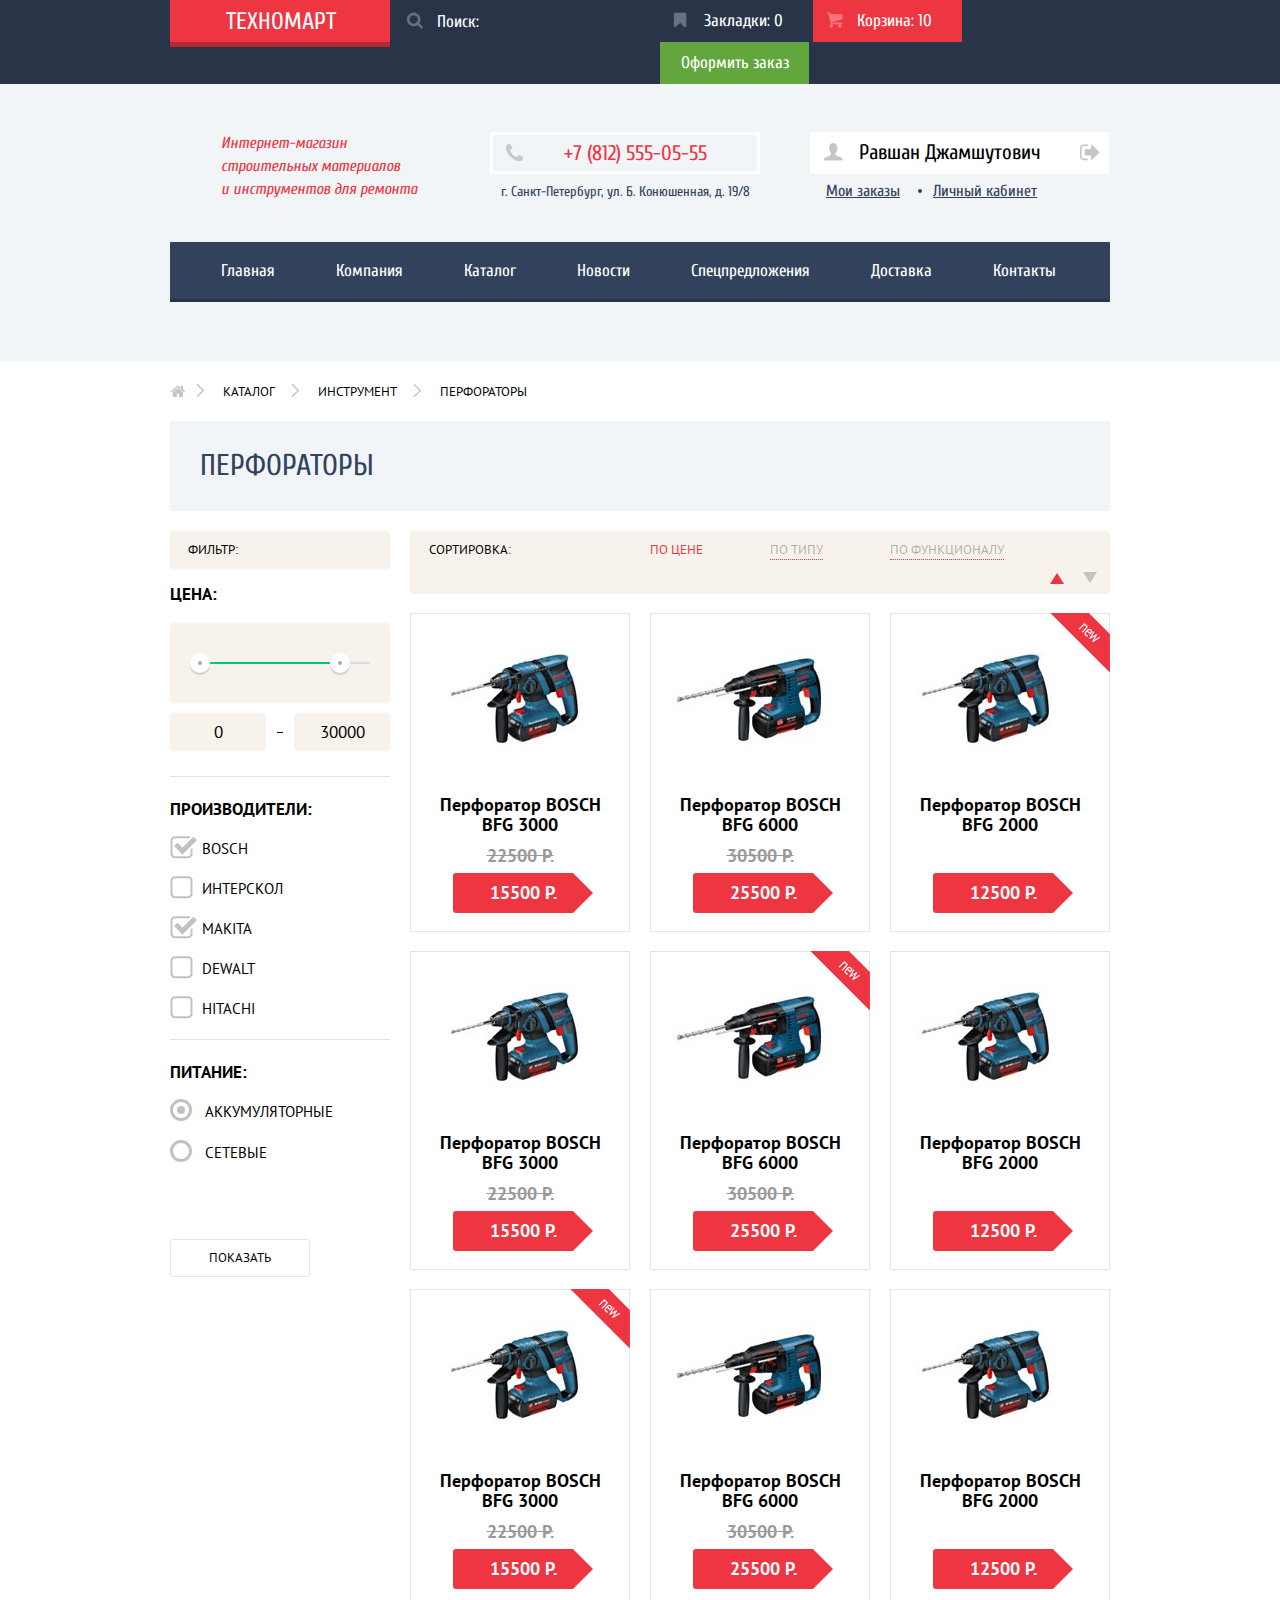
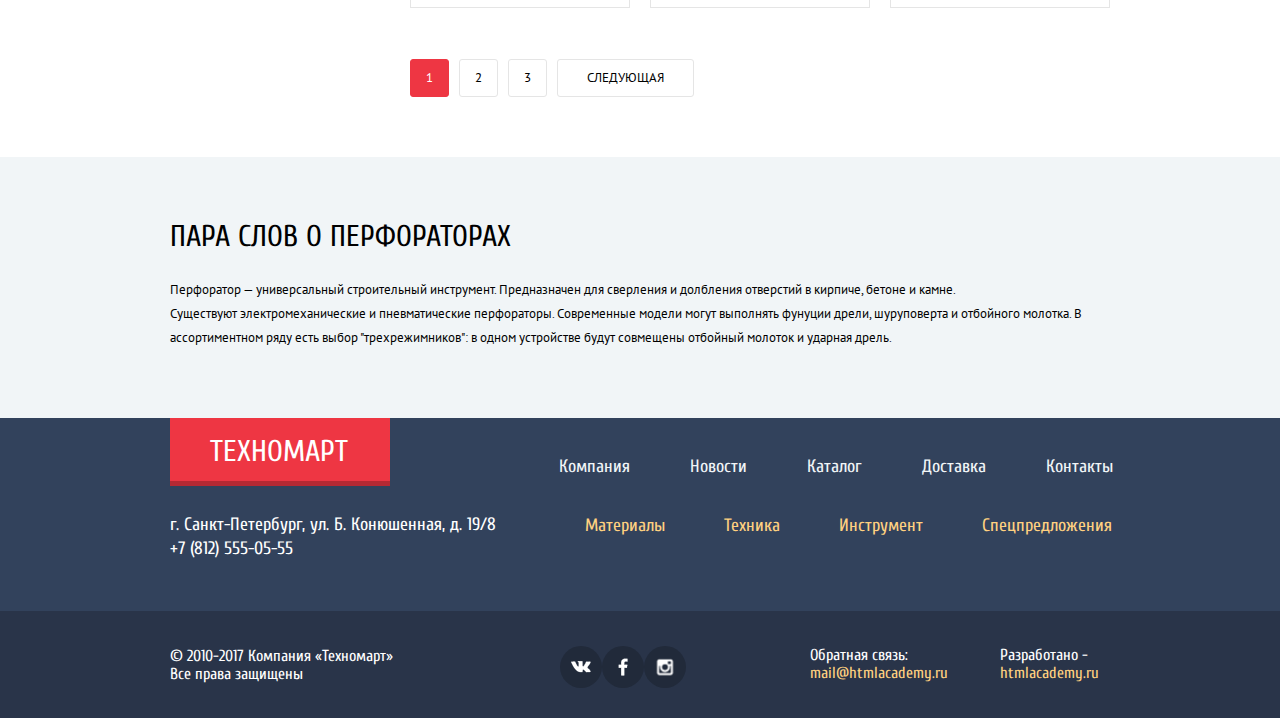
==== catalog.html @ 798ee1fe "Внесла правки в разметку" ====
<!DOCTYPE html>
<html lang="ru">

  <head>
    <meta charset="utf-8">
    <title>HTML Academy: Техномарт</title>
    <link href="https://fonts.googleapis.com/css?family=Cuprum:400,400i,700,700i|PT+Sans:400,400i,700,700i&amp;subset=cyrillic,cyrillic-ext" rel="stylesheet" type="text/css">
    <link rel="stylesheet" href="css/normalize.css">
    <link rel="stylesheet" href="css/style.css">
  </head>

  <body>

    <header class="main-header">
      <div class="main-menu">
        <div class="container clearfix">
          <div class="header-logo">
            <a class="logo-name" href="index.html">ТЕХНОМАРТ</a>
          </div>
          <div class="block-search">
            <form class="search" action="https://echo.htmlacademy.ru" method="get">
              <input type="search" name="search" placeholder="Поиск:">
            </form>
          </div>
          <div class="top-menu">
            <a class="top-menu-btn top-menu-btn-bookmark" href="#">Закладки: 0</a>
            <a class="top-menu-btn top-menu-btn-basket top-menu-btn-basket-active" href="#">Корзина: 10</a>
            <a class="top-menu-btn top-menu-btn-order" href="productinbasket.html">Оформить заказ</a>
          </div>
        </div>
      </div>
      <div class="shop-info container clearfix">
        <div class="about-shop">
          <p>Интернет-магазин строительных материалов &nbsp; и инструментов для ремонта</p>
        </div>
        <div class="shop-contacts">
          <span class="shop-contacts-phone">+7 (812) 555-05-55</span>
          <span class="shop-contacts-adress">г. Санкт-Петербург, ул. Б. Конюшенная, д. 19/8</span>
        </div>
        <div class="user-block">
          <div class="user-name">
            <a class="user-profile user-profile-btn" href="#">Равшан Джамшутович</a>
            <a class="user-exit user-exit-btn" href="#">Выйти</a>
          </div>
          <a class="user-btn user-btn-dot" href="#">Мои заказы</a>
          <a class="user-btn" href="#">Личный кабинет</a>
        </div>
      </div>
      <nav class="main-navigation container">
        <ul class="navigation">
          <li>
            <a href="index.html">Главная</a>
          </li>
          <li>
            <a href="#">Компания</a>
          </li>
          <li>
            <a href="#">Каталог</a>
          </li>
          <li>
            <a href="#">Новости</a>
          </li>
          <li>
            <a href="#">Спецпредложения</a>
          </li>
          <li>
            <a href="#">Доставка</a>
          </li>
          <li>
            <a href="#">Контакты</a>
          </li>
        </ul>
      </nav>
    </header>

    <main class="main-catalog">
      <div class="container">
        <div class="breadcrumbs">
          <a class="breadcrumbs-btn breadcrumbs-btn-home" href="index.html"></a>
          <a class="breadcrumbs-btn" href="#">Каталог</a>
          <a class="breadcrumbs-btn" href="#">Инструмент</a>
          <a class="breadcrumbs-btn">Перфораторы</a>
        </div>
        <h1 class="category-title">Перфораторы</h1>
        <div class="catalog clearfix">
          <aside class="filter">
            <span class="filter-title">Фильтр:</span>
            <form action="https://echo.htmlacademy.ru" method="get">
              <fieldset class="range-filter">
                <legend>Цена:</legend>
                <div class="range-controls">
                  <div class="scale">
                    <div class="bar"></div>
                  </div>
                  <div class="toggle toggle-min"></div>
                  <div class="toggle toggle-max"></div>
                </div>
                <div class="price-controls">
                  <label class="min-price">
                    <input type="text" name="min-price" value="0">
                  </label>
                  <label class="max-price">
                    <input type="text" name="max-price" value="30000">
                  </label>
                </div>
              </fieldset>
              <fieldset class="brand-filter">
                <legend>Производители:</legend>
                <input id="bosch" type="checkbox" name="bosch" checked>
                <label for="bosch">Bosch</label>
                <input id="interskol" type="checkbox" name="interskol">
                <label for="interskol">Интерскол</label>
                <input id="makita" type="checkbox" name="makita" checked>
                <label for="makita">Makita</label>
                <input id="dewalt" type="checkbox" name="dewalt">
                <label for="dewalt">Dewalt</label>
                <input id="hitachi" type="checkbox" name="hitachi">
                <label for="hitachi">Hitachi</label>
              </fieldset>
              <fieldset class="power-filter">
                <legend>Питание:</legend>
                <input id="battery" type="radio" name="groups" value="battery" checked>
                <label for="battery" class="power-filter-radio">Аккумуляторные</label>
                <input id="grid" type="radio" name="groups" value="grid">
                <label for="grid" class="power-filter-radio">Сетевые</label>
              </fieldset>
              <button class="filter-btn" type="submit">Показать</button>
            </form>
          </aside>
          <div class="catalog-content">
            <div class="sorting-block clearfix">
              <span class="sorting-block-title">Сортировка:</span>
              <a class="sorting-btn sorting-btn-active" href="#">По цене</a>
              <a class="sorting-btn" href="#">По типу</a>
              <a class="sorting-btn" href="#">По функционалу</a>
              <div class="sorter-controls">
                <a class="sorter-up sorter-up-active">По возростанию</a>
                <a class="sorter-down">По убыванию</a>
              </div>
            </div>
            <section class="catalog-items">
              <article class="item catalog-item">
                <div class="actions">
                  <a class="btn-buy btn-buy-basket" href="#">Купить</a>
                  <a class="btn-bookmark" href="#">В закладки</a>
                </div>
                <div class="item-picture">
                  <img src="img/bosch-3000.jpg" width="218" height="168" alt="Перфоратор BOSCH BFG 3000">
                </div>
                <a class="item-title" href="#">Перфоратор BOSCH BFG 3000</a>
                <div class="old-price">22500 р.</div>
                <div class="price">15500 р.</div>
              </article>
              <article class="item catalog-item">
                <div class="actions">
                  <a class="btn-buy btn-buy-basket" href="#">Купить</a>
                  <a class="btn-bookmark" href="#">В закладки</a>
                </div>
                <div class="item-picture">
                  <img src="img/bosch-6000.jpg" width="218" height="168" alt="Перфоратор BOSCH BFG 6000">
                </div>
                <a class="item-title" href="#">Перфоратор BOSCH BFG 6000</a>
                <div class="old-price">30500 р.</div>
                <div class="price">25500 р.</div>
              </article>
              <article class="item catalog-item">
                <div class="flag flag-new">новинка</div>
                <div class="actions">
                  <a class="btn-buy btn-buy-basket" href="#">Купить</a>
                  <a class="btn-bookmark" href="#">В закладки</a>
                </div>
                <div class="item-picture">
                  <img src="img/bosch-2000.jpg" width="218" height="168" alt="Перфоратор BOSCH BFG 2000">
                </div>
                <a class="item-title" href="#">Перфоратор BOSCH BFG 2000</a>
                <div class="old-price"></div>
                <div class="price">12500 р.</div>
              </article>
              <article class="item catalog-item">
                <div class="actions">
                  <a class="btn-buy btn-buy-basket" href="#">Купить</a>
                  <a class="btn-bookmark" href="#">В закладки</a>
                </div>
                <div class="item-picture">
                  <img src="img/bosch-3000.jpg" width="218" height="168" alt="Перфоратор BOSCH BFG 3000">
                </div>
                <a class="item-title" href="#">Перфоратор BOSCH BFG 3000</a>
                <div class="old-price">22500 р.</div>
                <div class="price">15500 р.</div>
              </article>
              <article class="item catalog-item">
                <div class="flag flag-new">новинка</div>
                <div class="actions">
                  <a class="btn-buy btn-buy-basket" href="#">Купить</a>
                  <a class="btn-bookmark" href="#">В закладки</a>
                </div>
                <div class="item-picture">
                  <img src="img/bosch-6000.jpg" width="218" height="168" alt="Перфоратор BOSCH BFG 6000">
                </div>
                <a class="item-title" href="#">Перфоратор BOSCH BFG 6000</a>
                <div class="old-price">30500 р.</div>
                <div class="price">25500 р.</div>
              </article>
              <article class="item catalog-item">
                <div class="actions">
                  <a class="btn-buy btn-buy-basket" href="#">Купить</a>
                  <a class="btn-bookmark" href="#">В закладки</a>
                </div>
                <div class="item-picture">
                  <img src="img/bosch-2000.jpg" width="218" height="168" alt="Перфоратор BOSCH BFG 2000">
                </div>
                <a class="item-title" href="#">Перфоратор BOSCH BFG 2000</a>
                <div class="old-price"></div>
                <div class="price">12500 р.</div>
              </article>
              <article class="item catalog-item">
                <div class="flag flag-new">новинка</div>
                <div class="actions">
                  <a class="btn-buy btn-buy-basket" href="#">Купить</a>
                  <a class="btn-bookmark" href="#">В закладки</a>
                </div>
                <div class="item-picture">
                  <img src="img/bosch-3000.jpg" width="218" height="168" alt="Перфоратор BOSCH BFG 3000">
                </div>
                <a class="item-title" href="#">Перфоратор BOSCH BFG 3000</a>
                <div class="old-price">22500 р.</div>
                <div class="price">15500 р.</div>
              </article>
              <article class="item catalog-item">
                <div class="actions">
                  <a class="btn-buy btn-buy-basket" href="#">Купить</a>
                  <a class="btn-bookmark" href="#">В закладки</a>
                </div>
                <div class="item-picture">
                  <img src="img/bosch-6000.jpg" width="218" height="168" alt="Перфоратор BOSCH BFG 6000">
                </div>
                <a class="item-title" href="#">Перфоратор BOSCH BFG 6000</a>
                <div class="old-price">30500 р.</div>
                <div class="price">25500 р.</div>
              </article>
              <article class="item catalog-item">
                <div class="actions">
                  <a class="btn-buy btn-buy-basket" href="#">Купить</a>
                  <a class="btn-bookmark" href="#">В закладки</a>
                </div>
                <div class="item-picture">
                  <img src="img/bosch-2000.jpg" width="218" height="168" alt="Перфоратор BOSCH BFG 2000">
                </div>
                <a class="item-title" href="#">Перфоратор BOSCH BFG 2000</a>
                <div class="old-price"></div>
                <div class="price">12500 р.</div>
              </article>
            </section>
            <div class="pagination">
              <a class="btn-pagination current">1</a>
              <a class="btn-pagination" href="#">2</a>
              <a class="btn-pagination" href="#">3</a>
              <a class="btn-pagination btn-pagination-next" href="#">Следующая</a>
            </div>
          </div>
        </div>
      </div>
      <div class="category-text">
        <div class="container clearfix">
          <h2 class="category-text-title">Пара слов о перфораторах</h2>
          <p>
            Перфоратор — универсальный строительный инструмент. Предназначен для сверления и долбления отверстий в кирпиче, бетоне и камне.<br>
            Существуют электромеханические и пневматические перфораторы. Современные модели могут выполнять фунуции дрели, шуруповерта и отбойного молотка. В ассортиментном ряду есть выбор "трехрежимников": в одном устройстве будут совмещены отбойный молоток и
            ударная дрель.
          </p>
        </div>
      </div>
    </main>

    <footer class="main-footer">
      <div class="footer-top">
        <div class="container clearfix">
          <div class="footer-left-column">
            <div class="footer-logo">
              <a class="logo-name" href="index.html">ТЕХНОМАРТ</a>
            </div>
            <p>
              г. Санкт-Петербург, ул. Б. Конюшенная, д. 19/8 +7 (812) 555-05-55
            </p>
          </div>
          <div class="footer-right-column">
            <ul class="footer-menu">
              <li>
                <a href="#">Компания</a>
              </li>
              <li>
                <a href="#">Новости</a>
              </li>
              <li>
                <a href="#">Каталог</a>
              </li>
              <li>
                <a href="#">Доставка</a>
              </li>
              <li>
                <a href="#">Контакты</a>
              </li>
            </ul>
            <ul class="footer-menu-catalog">
              <li>
                <a href="#">Материалы</a>
              </li>
              <li>
                <a href="#">Техника</a>
              </li>
              <li>
                <a href="#">Инструмент</a>
              </li>
              <li>
                <a href="#">Спецпредложения</a>
              </li>
            </ul>
          </div>
        </div>
      </div>
      <div class="footer-bottom">
        <div class="container clearfix">
          <section class="footer-copyright">
            <p>&#169; 2010-2017 Компания «Техномарт» Все права защищены</p>
          </section>
          <section class="footer-social">
            <a class="social-btn social-btn-vk" href="#">Вконтакте</a>
            <a class="social-btn social-btn-fb" href="#">Фейсбук</a>
            <a class="social-btn social-btn-inst" href="#">Инстаграм</a>
          </section>
          <section class="footer-feedback">
            <p>Обратная связь:</p>
            <a class="footer-feedback-link" href="mailto:mail@htmlacademy.ru">mail@htmlacademy.ru</a>
          </section>
          <section class="footer-developer">
            <p>Разработано -</p>
            <a class="footer-developer-link" href="https://htmlacademy.ru/intensive/htmlcss">htmlacademy.ru</a>
          </section>
        </div>
      </div>
    </footer>

    <div class="modal-content-basket">
      <button class="modal-content-close" type="button" title="Закрыть">Закрыть</button>
      <span>Товар добавлен в корзину!</span>
      <a class="modal-content-basket-btn modal-content-basket-btn-order" href="#">Оформить заказ</a>
      <a class="modal-content-basket-btn modal-content-basket-btn-shop" href="#">Продолжить покупки</a>
    </div>

  </body>

</html>
---- css/style.css ----
body {
  min-width: 960px;
  margin: 0;
  padding: 0;
  font-weight: normal;
  font-size: 13px;
  line-height: 24px;
  font-family: "Cuprum", "Arial", sans-serif;
  color: #ffffff;
}

.clearfix::after {
  content: "";
  display: table;
  clear: both;
}

.container {
  width: 940px;
  margin: 0 auto;
  padding: 0 10px;
}

.main-header {
  padding-bottom: 59px;
  background-color: #f1f5f7;
}

.header {
  margin-bottom: 60px;
}

.main-menu {
  margin-bottom: 5px;
  background-color: #293449;
}

.header-logo {
  float:left;
  width: 220px;
  background-color: #ee3643;
  box-shadow: 0 5px 0 0 #b52933;
}

.logo-name {
  display: block;
  padding: 10px 54px 8px 56px;
  font-size: 24px;
  line-height: 24px;
  color: #ffffff;
  text-decoration: none;
}

.header-logo:hover {
  background-color: #ca2c37;
  box-shadow: 0 5px 0 0 #9a212a;
}

.header-logo:active {
  background-color: #ba2732;
  box-shadow: 0 5px 0 0 #8e1e26;
}

.block-search {
  float: left;
  width: 270px;
  font-size: 0;
}

.search {
  position: relative;
}

.search input[type="search"] {
  width: 270px;
  height: 42px;
  padding: 12px 0;
  padding-left: 47px;
  font-family: "Cuprum", "Arial", sans-serif;
  font-size: 17px;
  line-height: 18px;
  color: #ffffff;
  background: #293449 url("../img/icon-search.png") no-repeat 16px 12px;
  border: none;
  outline: none;
}

.search input[type="search"]:hover {
  background: #212a3a url("../img/icon-search-hover.png") no-repeat 16px 12px;
}

.search input[type="search"]:focus  {
  background: #ffffff url("../img/icon-search-focus.png") no-repeat 16px 12px;
  color: #000000;
}

.search input[type="search"]::-webkit-input-placeholder {
  color: #ffffff;
}

.search input[type="search"]::-moz-placeholder {
  color: #ffffff;
}

.search input[type="search"]:-moz-placeholder {
  color: #ffffff;
}

.search input[type="search"]:-ms-input-placeholder {
  color: #ffffff;
}

.top-menu {
  float: right;
  max-width: 450px;
  font-size: 0;
}

.top-menu-btn {
  position: relative;
  display: inline-block;
  vertical-align: top;
  max-width: 150px;
  margin: 0;
  padding: 12px 30px;
  font-size: 17px;
  line-height: 18px;
  color: #ffffff;
  text-decoration: none;
}

.top-menu-btn-bookmark,
.top-menu-btn-basket {
  padding-left: 44px;
}

.top-menu-btn-bookmark:hover,
.top-menu-btn-basket:hover {
  background: #212a3a;
}

.top-menu-btn-bookmark:active,
.top-menu-btn-basket:active {
  background-color: #161d29;
  color: rgba(255, 255, 255, 0.6);
}

.top-menu-btn-bookmark-active,
.top-menu-btn-basket-active {
  background-color: #ee3643;
}

.top-menu-btn::before {
  content: "";
  position: absolute;
  left: 13px;
  background-image: url("../img/sprite.png");
}

.top-menu-btn-bookmark::before {
  width: 14px;
  height: 16px;
  background-position: -83px -5px;
  opacity: 0.3;
}

.top-menu-btn-bookmark:hover::before {
  opacity: 1;
}

.top-menu-btn-bookmark:active::before {
  opacity: 0.5;
}

.top-menu-btn-basket::before {
  width: 17px;
  height: 16px;
  background-position: -32px -5px;
  opacity: 0.3;
}

.top-menu-btn-basket:hover::before {
  opacity: 1;
}

.top-menu-btn-basket:active::before {
  opacity: 0.5;
}

.top-menu-btn-order {
  padding-left: 21px;
  padding-right: 20px;
  background-color: #63a63e;
}

.top-menu-btn-order:hover {
  background-color: #5fbb2d;
}

.top-menu-btn-order:active {
  color: rgba(255, 255, 255, 0.5);
  background-color: #518534;
}

.shop-info {
  padding-top: 43px;
  padding-bottom: 38px;
}

.about-shop {
  float: left;
  max-width: 197px;
  margin-left: 51px;
  margin-right: 72px;
}

.about-shop p {
  margin: 0;
  font-family: "Cuprum", "Arial", sans-serif;
  font-size: 16px;
  font-style: italic;
  line-height: 23px;
  color: #ee3643;
}

.shop-contacts {
  float: left;
  width: 270px;
  font-size: 14px;
  line-height: 24px;
  color: #32425c;
  text-align: center;
}

.shop-contacts-phone {
  display: block;
  padding: 9px 43px;
  padding-left: 64px;
  font-size: 21px;
  line-height: 18px;
  color: #ee3643;
  background: transparent url("../img/icon-phone.png") no-repeat 12px 8px;
  border: 3px solid #ffffff;
}

.shop-contacts-adress {
  display: block;
  padding-top: 6px;
}

.user-block {
  float: right;
  width: 300px;
  font-size: 0;
}

.user-block-btn {
  position: relative;
  display: inline-block;
  vertical-align: top;
  margin: 0;
  margin-left: 20px;
  padding: 11px 24px;
  font-size: 21px;
  line-height: 18px;
  color: #000000;
  text-decoration: none;
  background-color: #ffffff;
}

.user-block-btn-login {
  padding-left: 45px;
}

.user-block-btn-registration {
  padding-left: 26px;
}

.user-block-btn::before {
  content: "";
  position: absolute;
  left: 15px;
  background-image: url("../img/sprite.png");
}

.user-block-btn-login::before {
  width: 20px;
  height: 17px;
  background-position: -350px -5px;
}

.user-block-btn-login:hover::before {
  width: 20px;
  height: 17px;
  background-position: -380px -5px;
}

.user-block-btn-login:active::before {
  width: 20px;
  height: 17px;
  background-position: -350px -5px;
}

.user-block-btn-login:hover {
  color: #ee3643;
}

.user-block-btn-login:active {
  color: rgba(0, 0, 0, 0.3);
}

.user-block-btn-registration {
  margin-left: 10px;
}

.user-block-btn-registration:hover {
  color: #ee3643;
}

.user-block-btn-registration:active {
  color: rgba(0, 0, 0, 0.3);
}

.navigation {
  width: 940px;
  margin: 0;
  padding: 0;
  list-style: none;
  font-size: 0;
  background-color: #32425c;
}

.navigation li {
  display: inline-block;
  vertical-align: top;
  font-size: 17px;
  line-height: 17px;
}

.navigation a {
  display: block;
  padding: 20px 24px 20px 37px;
  color: #ffffff;
  text-decoration: none;
  background-color: #32425c;
  border-bottom: 3px solid #293449;
}

.navigation li:first-child a {
  padding-left: 51px;
}

.navigation li:last-child a {
  padding-right: 53px;
}

.navigation a:hover {
  background-color: #293449;
}

.navigation a:active {
  color: rgba(255, 255, 255, 0.5);
  background-color: #1d2739;
}

.main-content {
  margin-bottom: 45px;
}

.promo-block {
  margin-bottom: 53px;
}

.promo-row-top {
  margin-bottom: 20px;
  font-size: 0;
}

.banner {
  display: inline-block;
  vertical-align: top;
  width: 300px;
  margin-right: 20px;
  font-size: 13px;
}

.banner-title {
  max-width: 155px;
  margin: 21px 0 12px 22px;
  font-size: 24px;
  font-weight: bold;
  line-height: 30px;
  color: #ffffff;
}

.banner-btn {
  display: inline-block;
  vertical-align: top;
  width: 135px;
  margin-left: 23px;
  margin-bottom: 22px;
  padding: 10px 0 10px 0;
  font-size: 14px;
  line-height: 18px;
  color: #ffffff;
  text-align: center;
  text-transform: uppercase;
  text-decoration: none;
  background-color: rgba(0, 0, 0, 0.1);
  border-radius: 3px;
}

.banner-btn:hover {
  background-color: rgba(0, 0, 0, 0.2);
}

.banner-btn:active {
  background-color: rgba(0, 0, 0, 0.3);
}

.promo-row-top .banner:last-child {
  margin-right: 0;
}

.banner-materials {
  background-color: #f6b22d;
  background-image: url("../img/banner-materials.png"), url("../img/new-flag.png");
  background-repeat: no-repeat, no-repeat;
  background-position: 213px 30px, 240px 0px;
}

.banner-instruments {
  background: #4aafde url("../img/banner-instruments.png") no-repeat 196px 32px;
}

.banner-technics {
  background: #cc79d1 url("../img/banner-technics.png") no-repeat 191px 30px;
}

.banner-discounts {
  background: #85d179 url("../img/banner-discounts.png") no-repeat 196px 26px;
}

.banner-shipping {
  background: #f6b22d url("../img/banner-shipping.png") no-repeat 190px 32px;
}

.promo-column-left {
  float: left;
  width: 620px;
}

/* Слайдер верх */

.slider {
  position: relative;
  width: 620px;
  margin: 0 auto;
}

.slider input[type="radio"] {
  display: none;
}

.slider-controls {
  position: absolute;
  bottom: 35px;
  left: 50%;
  width: 100px;
  height: 14px;
  margin-left: -50px;
  text-align: center;
  z-index: 30;
}

.slider-controls label {
  display: inline-block;
  vertical-align: top;
  width: 7px;
  height: 7px;
  margin: 0 5px;
  background-color: #ffffff;
  border: 3px solid #ffffff;
  border-radius: 50%;
  cursor: pointer;
}

#btn-1:checked ~ .slider-controls label[for="btn-1"],
#btn-2:checked ~ .slider-controls label[for="btn-2"] {
  background-color: #ee3643;
}

.slider-slide {
  width: 620px;
  height: 266px;
  color: #ffffff;
  overflow: hidden;
  display: none;
}

.slider-title {
  margin: 0;
  padding: 25px 0 5px 24px;
  font-size: 35px;
  font-weight: bold;
  line-height: 30px;
  text-transform: uppercase;
}

.slider-text {
  margin: 0;
  padding-left: 24px;
  font-family: "PT Sans", "Arial", sans-serif;
  font-size: 18px;
  font-weight: normal;
  line-height: 24px;
}

.slider-btn {
  display: block;
  width: 195px;
  margin-top: 122px;
  margin-left: 25px;
  padding: 10px 0;
  font-size: 14px;
  line-height: 18px;
  color: #ffffff;
  text-align: center;
  text-decoration: none;
  text-transform: uppercase;
  background-color: #ee3643;
  border-radius: 3px;
}

.slider-btn:hover {
  background-color: #ca2c37;
}

.slider-btn:active {
  background-color: #ba2732;
}

.slider-slide:nth-child(1) {
  background-image: url("../img/slider-1.jpg");
  background-repeat: no-repeat;
  background-position: 100%;
}

.slider-slide:nth-child(2) {
  background-image: url("../img/slider-2.jpg");
  background-repeat: no-repeat;
  background-position: 100%;
}

#btn-1:checked ~ .slider-slides .slider-slide:nth-child(1) {
  display: block;
}

#btn-2:checked ~ .slider-slides .slider-slide:nth-child(2) {
  display: block;
}

.arrow {
  position: absolute;
  cursor: pointer;
  margin: 0;
  padding: 0;
  width: 22px;
  height: 40px;
  border: 0px;
}

.arrow-prev {
  top: 115px;
  left: 25px;
  background: url("../img/prev.png") no-repeat;
}

.arrow-next {
  top: 115px;
  left: 575px;
  background: url("../img/next.png") no-repeat;
}

.arrow-prev:hover,
.arrow-next:hover {
  opacity: 0.6;
}
/* Слайдер верх */

.promo-column-right {
  float: right;
  width: 300px;
}

.promo-column-right .banner {
  margin-right: 0;
}

.promo-column-right .banner:first-child {
  margin-bottom: 20px;
}

.popular-row {
  margin-bottom: 20px;
  font-size: 0;
  background-color: #f7f3ec;
}

.popular-title {
  float: left;
  margin-top: 30px;
  margin-left: 28px;
  font-size: 30px;
  line-height: 30px;
  font-weight: normal;
  color: #32425c;
  text-transform: uppercase;
}

.block-popular-brands .popular-title {
  margin-left: 24px;
}

.popular-btn {
  float: right;
  width: 253px;
  margin: 25px 24px 25px 0;
  padding: 10px 0 10px 0;
  font-size: 14px;
  line-height: 18px;
  color: #ffffff;
  text-align: center;
  text-decoration: none;
  text-transform: uppercase;
  background-color: #ee3643;
  border-radius: 3px;
}

.popular-btn:hover {
  background-color: #ca2c37;
}

.popular-btn:active {
  background-color: #ba2732;
}

.popular-items {
  font-size: 0;
}

.item {
  position: relative;
  display: inline-block;
  vertical-align: top;
  width: 218px;
  margin-right: 20px;
  margin-bottom: 19px;
  font-family: "PT Sans", "Arial", sans-serif;
  color: #000000;
  font-size: 18px;
  line-height: 20px;
  font-weight: bold;
  text-align: center;
  border: 1px solid #e5e5e5;
}

.main-item {
  margin-bottom: 21px;
}

.main-item:last-child {
  margin-right: 0;
}

.item .flag {
  position: absolute;
  top: -1px;
  right: -1px;
  width: 60px;
  height: 60px;
  text-indent: -1000px;
  overflow: hidden;
  z-index: 20;
}

.item .flag-new {
  background: url("../img/new-flag.png") no-repeat 0 0;
}

.item .actions {
  position: absolute;
  top: 0;
  left: 0;
  width: 218px;
  height: 88px;
  padding: 40px 0;
  background-color: #ffffff;
  z-index: 10;
}

.item .actions .btn-buy,
.item .actions .btn-bookmark {
  display: block;
  width: 69px;
  margin: 0 auto;
  margin-bottom: 7px;
  padding: 7px 30px;
  font-size: 14px;
  font-weight: normal;
  font-family: "Cuprum", "Arial", sans-serif;
  line-height: 18px;
  text-decoration: none;
  text-transform: uppercase;
  border-radius: 3px;
}

.item .actions .btn-buy {
  position: relative;
  color: #ffffff;
  background-color: #63a63e;
  border: 3px solid #63a63e;
  border-bottom-color: #367315;
}

.item .actions .btn-buy::before {
  content: "";
  position: absolute;
  left: 10px;
  background-image: url("../img/sprite.png");
}

.item .actions .btn-buy-basket::before {
  width: 17px;
  height: 16px;
  background-position: -32px -5px;
  opacity: 0.3;
}

.item .actions .btn-buy-basket:hover::before {
  opacity: 1;
}

.item .actions .btn-buy-basket:active::before {
  opacity: 1;
}

.item .actions .btn-bookmark {
  color: #32425c;
  background-color: #ffffff;
  border: 3px solid #63a63e;
}

.item:hover {
  box-shadow: 0 10px 25px 0 rgba(41, 52, 73, 0.5);
  border: 1px solid #ffffff;
}

.item .actions .btn-buy:hover {
  background-color: #5fbb2d;
  border-color: #5fbb2d;
  border-bottom-color: #367315;
}

.item .actions .btn-buy:active {
  background-color: #518534;
  border-color: #518534;
}

.item .actions .btn-bookmark:hover {
  border-color: #32425c;
}

.item .actions .btn-bookmark:active {
  opacity: 0.3;
}

.item .actions {
  display: none;
}

.item:hover .actions {
  display: block;
}

.item .item-picture {
  width: 218px;
  height: 168px;
}

.item .item-picture img {
  max-width: 100%;
}

.item .item-title {
  display: block;
  margin-top: 13px;
  margin-bottom: 11px;
  padding: 0 20px;
  color: #000000;
  text-decoration: none;
}

.item .old-price {
  min-height: 20px;
  color: #999999;
  text-transform: uppercase;
  text-decoration: line-through;
}

.item .price {
  position: relative;
  width: 80px;
  margin: 7px 35px 7px 42px;
  margin-bottom: 18px;
  padding: 10px 30px;
  color: #ffffff;
  text-transform: uppercase;
  background-color: #ee3643;
  border-radius: 3px;
}

.item .price::after {
  content: "";
  position: absolute;
  top: 0;
  right: -20px;
  width: 0;
  height: 0;
  border: 20px solid #ffffff;
  border-left-color: #ee3643;
}

.popular-brands {
  margin-bottom: 66px;
  font-size: 0;
}

.brand {
  display: inline-block;
  width: 218px;
  height: 143px;
  margin-right: 20px;
  margin-bottom: 20px;
  vertical-align: top;
  border: 1px solid #e5e5e5;
}

.brand:nth-child(4n) {
  margin-right: 0;
}

.brand:hover {
  box-shadow: 0 10px 25px 0 rgba(41, 52, 73, 0.5);
  border: 1px solid #ffffff;
}

.brand:active {
  box-shadow: 0 4px 10px 0 rgba(41, 52, 73, 0.5);
  opacity: 0.3;
}

.block-service {
  margin-bottom: 57px;
  padding-top: 43px;
  font-size: 0;
  background-color: #f1f5f7;
  color: #000000;
}

.block-service-title {
  width: 400px;
  margin-bottom: 23px;
}

.block-service-title h2 {
  font-size: 30px;
  line-height: 24px;
  font-weight: normal;
  text-transform: uppercase;
}

.block-service-title p {
  padding-top: 4px;
  font-family: "PT Sans", "Arial", sans-serif;
  font-size: 13px;
  line-height: 24px;
}

/* Слайдер низ */

.service-slider {
  position: relative;
  width: 940px;
  margin: 0 auto;
}

.service-slider input[type="radio"] {
  display: none;
}

.service-slider-controls {
  float: left;
  width: 240px;
  position: absolute;
  top: 44px;
}

.service-slider::before {
  content: "";
  position: absolute;
  left: 230px;
  width: 10px;
  height: 272px;
  background-image: url("../img/shadow.png");
  background-repeat: no-repeat;
  z-index: 30;
}

.service-slider-controls label {
  display: block;
  margin: 0;
  padding: 14px 20px 17px 20px;
  font-size: 21px;
  line-height: 30px;
  font-weight: bold;
  color: #ffffff;
  background-color: #32425c;
  box-shadow: inset 0 1px 0 0 #405069,
  0 -1px 0 0 #293449;
  cursor: pointer;
}

.service-slider-controls label:hover {
  background-color: #293449;
  box-shadow: inset 0 1px 0 0 #405069,
  0 -1px 0 0 #293449;
}

#shipping:checked ~ .service-slider-controls label[for="shipping"],
#guarantee:checked ~ .service-slider-controls label[for="guarantee"],
#credit:checked ~ .service-slider-controls label[for="credit"] {
  color: #32425c;
  background-color: #ffffff;
  box-shadow: 0 1px 0 0 #ffffff;
}

.service-slider-slide {
  float: right;
  width: 620px;
  /*height: 330px;*/
  display: none;
}

.service-slider-title {
  padding-top: 21px;
  font-size: 35px;
  line-height: 24px;
  font-weight: normal;
  color: #32425c;
  text-transform: uppercase;
}

.service-slider-text {
  font-family: "PT Sans", "Arial", sans-serif;
  font-size: 13px;
  line-height: 24px;
  color: #000000;
}

.service-slider-slide:nth-child(1) p {
  width: 275px;
  margin-bottom: 131px;
}

.service-slider-slide:nth-child(2) p{
  width: 379px;
  margin-bottom: 107px;
}

.service-slider-slide:nth-child(3) p {
  width: 340px;
}

.btn-credit {
  display: block;
  width: 195px;
  margin-top: 28px;
  margin-bottom: 113px;
  padding: 10px 0 10px 0;
  font-size: 14px;
  line-height: 18px;
  color: #ffffff;
  text-align: center;
  text-decoration: none;
  text-transform: uppercase;
  background-color: #ee3643;
  border-radius: 3px;
  cursor: pointer;
}

.btn-credit:hover {
  background-color: #ca2c37;
}

.btn-credit:active {
  background-color: #ba2732;
}

.service-slider-slide:nth-child(1) {
  background-image: url("../img/service-slider-1.png");
  background-repeat: no-repeat;
  background-position: 151px 69px;
}

.service-slider-slide:nth-child(2) {
  background-image: url("../img/service-slider-2.png");
  background-repeat: no-repeat;
  background-position: 239px 47px;
}

.service-slider-slide:nth-child(3) {
  background-image: url("../img/service-slider-3.png");
  background-repeat: no-repeat;
  background-position: 166px 44px;
}

#shipping:checked ~ .service-slider-slides .service-slider-slide:nth-child(1) {
  display: block;
}
#guarantee:checked ~ .service-slider-slides .service-slider-slide:nth-child(2) {
  display: block;
}
#credit:checked ~ .service-slider-slides .service-slider-slide:nth-child(3) {
  display: block;
}
/* Слайдер низ */

.block-info {
  font-family: "Cuprum", "Arial", sans-serif;
  color: #000000;
}

.block-info .company {
  float: left;
  width: 540px;
  margin-bottom: 41px;
}

.block-info .contacts {
  float: right;
  width: 300px;
}

.block-info-title {
  padding-bottom: 4px;
  font-size: 30px;
  line-height: 24px;
  font-weight: normal;
  text-transform: uppercase;
}

.block-info p {
  font-family: "PT Sans", "Arial", sans-serif;
  font-size: 13px;
  line-height: 24px;
}

.company p {
  padding-bottom: 10px;
}

.block-info-shipping {
  position: relative;
  display: block;
  margin-top: 6px;
  margin-bottom: 15px;
  padding: 0;
  font-size: 18px;
  line-height: 20px;
  list-style: none;
}

.block-info-shipping li {
  padding-left: 36px;
  padding-bottom: 20px;
}

.block-info-shipping li::before {
  content: "";
  position: absolute;
  left: 0px;
  width: 25px;
  height: 8px;
  background-color: transparent;
  border-bottom: 2px solid #ee3643;
}

.btn-company,
.btn-write-us {
  display: block;
  padding: 10px 0 10px 0;
  font-size: 14px;
  line-height: 18px;
  color: #ffffff;
  text-align: center;
  text-decoration: none;
  text-transform: uppercase;
  background-color: #ee3643;
  border-radius: 3px;
}

.btn-company {
  width: 220px;
}

.btn-write-us {
  width: 300px;
}

.btn-company:hover,
.btn-write-us:hover {
  background-color: #ca2c37;
}

.btn-company:active,
.btn-write-us:active {
  background-color: #ba2732;
}

.contacts p {
  padding-bottom: 18px;
}

.map {
  display: block;
  margin-bottom: 32px;
}

.footer-top {
  background-color: #32425c;
}

.footer-left-column {
  float: left;
  width: 330px;
  margin-bottom: 32px;
  font-size: 18px;
  line-height: 24px;
  color: #ffffff;
}

.footer-logo {
  width: 220px;
  margin-bottom: 32px;
  background-color: #ee3643;
  box-shadow: 0 5px 0 0 #b52933;
}

.footer-logo .logo-name {
  padding: 19px 0 14px 40px;
  font-size: 30px;
  line-height: 30px;
}

.footer-logo:hover {
  background-color: #ca2c37;
  box-shadow: 0 5px 0 0 #9a212a;
}

.footer-logo:active {
  background-color: #ba2732;
  box-shadow: 0 5px 0 0 #8e1e26;
}

.footer-right-column {
  float: right;
  width: 560px;
  margin: 0;
  padding-right: 5px;
}

.footer-menu,
.footer-menu-catalog {
  margin: 0;
  padding: 0;
  list-style: none;
  font-size: 0;
}

.footer-menu {
  margin-top: 32px;
  margin-left: 9px;
  margin-bottom: 25px;
}

.footer-menu li,
.footer-menu-catalog li {
  display: inline-block;
  vertical-align: top;
}

.footer-menu li {
  margin-right: 50px;
}

.footer-menu li:last-child {
  margin-right: -50px;
}

.footer-menu-catalog {
  margin-left: 35px;
}

.footer-menu-catalog li {
  margin-right: 49px;
}

.footer-menu-catalog li:last-child {
  margin-right: -25px;
}

.footer-menu a,
.footer-menu-catalog a {
  display: block;
  padding: 5px;
  font-size: 18px;
  line-height: 24px;
  text-decoration: none;
}

.footer-menu a {
  color: #f1f5f7;
}

.footer-menu-catalog a {
  color: #ffd180;
}

.footer-menu a:hover,
.footer-menu-catalog a:hover {
  text-decoration: underline;
}

.footer-menu a:active {
  color: rgba(241, 245, 247, 0.5);
  text-decoration: none;
}

.footer-menu-catalog a:active {
  color: rgba(255, 209, 128, 0.5);
  text-decoration: none;
}

.footer-bottom {
  font-size: 16px;
  line-height: 18px;
  background-color: #293449;
}

.footer-copyright {
  float: left;
  width: 240px;
  margin-right: 150px;
}

.footer-copyright p {
  margin-top: 36px;
  margin-bottom: 35px;
}

.footer-social {
  float: left;
  width: 170px;
  margin-top: 35px;
  margin-right: 80px;
  font-size: 0;
}

.social-btn {
  display: inline-block;
  vertical-align: top;
  position: relative;
  width: 42px;
  height: 42px;
  font-size: 0;
  background-color: #212a3a;
  border-radius: 50%;
}

.social-btn:hover {
  background-color: #ee3643;
}

.social-btn::before {
  content: "";
  position: absolute;
  top: 50%;
  left: 50%;
  transform: translate(-50%, -50%);
  background-image: url("../img/sprite.png");
}

.social-btn-vk::before {
  width: 20px;
  height: 12px;
  background-position: -642px -5px;
}

.social-btn-fb::before {
  width: 10px;
  height: 18px;
  background-position: -278px -5px;
}

.social-btn-inst::before {
  width: 17px;
  height: 17px;
  background-position: -323px -5px;
}

.footer-feedback {
  float: left;
  width: 140px;
  margin-right: 20px;
}

.footer-developer {
  float: right;
  width: 140px;
}

.footer-feedback p,
.footer-developer p {
  margin: 0;
  margin-top: 35px;
}

.footer-developer p {
  padding-left: 30px;
}

.footer-feedback-link,
.footer-developer-link {
  color: #ffd180;
  text-decoration: none;
}

.footer-developer-link {
  padding-left: 30px;
}

.footer-feedback-link:hover,
.footer-developer-link:hover {
  text-decoration: underline;
}

.footer-feedback-link:active,
.footer-developer-link:active {
  color: #ee3643;
  text-decoration: none;
}

/* Страница каталога */

.user-profile {
  position: relative;
  display: inline-block;
  vertical-align: top;
  width: 220px;
  margin: 0;
  padding: 11px 0 13px 30px;
  font-size: 21px;
  line-height: 18px;
  color: #000000;
  text-decoration: none;
  text-align: center;
  background-color: #ffffff;
}

.user-profile:hover {
  color: #000000;
}

.user-profile:active {
  color: rgba(0, 0, 0, 0.3);
}

.user-profile::before {
  content: "";
  position: absolute;
  left: 13px;
  background-image: url("../img/sprite.png");
}

.user-profile-btn::before {
  width: 20px;
  height: 18px;
  background-position: -582px -5px;
}

.user-profile-btn:hover::before {
  width: 20px;
  height: 18px;
  background-position: -612px -5px;
}

.user-profile-btn:active::before {
  width: 20px;
  height: 18px;
  background-position: -582px -5px;
}

.user-exit {
  position: relative;
  display: inline-block;
  vertical-align: top;
  width: 49px;
  height: 42px;
  background-color: #ffffff;
}

.user-exit::before {
  content: "";
  position: absolute;
  top: 12px;
  left: 19px;
  background-image: url("../img/sprite.png");
}

.user-exit-btn::before {
  width: 21px;
  height: 17px;
  background-position: -410px -5px;
}

.user-exit-btn:hover::before {
  width: 21px;
  height: 17px;
  background-position: -441px -5px;
}

.user-exit-btn:active::before {
  width: 21px;
  height: 17px;
  background-position: -410px -5px;
}

.user-btn {
  position: relative;
  display: inline-block;
  vertical-align: top;
  margin: 5px 16px 0 8px;
  padding: 0  1px 0 8px;
  font-size: 16px;
  color: #32425c;
}

.user-btn:hover {
  color: #ee3643;
}

.user-btn:active {
  color: rgba(0, 0, 0, 0.3);
}

.user-btn-dot::before {
  content: "";
  position: absolute;
  top: 10px;
  left: 100px;
  width: 4px;
  height: 4px;
  background-color: #32425c;
  border-radius: 50%;
}

.breadcrumbs {
  display: inline-block;
  margin-top: 22px;
}

.breadcrumbs-btn {
  position: relative;
  display: inline-block;
  vertical-align: top;
  margin: 0 20px 0 10px;
  padding: 0 10px 0 0;
  font-family: "PT Sans", "Arial", sans-serif;
  font-size: 13px;
  line-height: 18px;
  color: #000000;
  text-decoration: none;
  text-transform: uppercase;
}

.breadcrumbs-btn-home {
  width: 20px;
  height: 20px;
  margin-left: 0;
  padding-right: 0;
}

.breadcrumbs-btn::before {
  content: "";
  position: absolute;
  top: 2px;
  left: 0;
  background-image: url("../img/sprite.png");
}

.breadcrumbs-btn-home::before {
  width: 15px;
  height: 12px;
  background-position: -298px -5px;
}

.breadcrumbs-btn::after {
  content: "";
  position: absolute;
  top: 2px;
  right: -12px;
  width: 11px;
  height: 11px;
  background-color: transparent;
  box-shadow: 1px 1px 0 1px #c1c6ce;
  border-radius: 50px 0 0 0;
  transform: rotate(-45deg) scale(0.73);
  cursor: default;
}

.breadcrumbs-btn:nth-child(4)::after {
  display: none;
}

.category-title {
  margin-top: 14px;
  padding: 30px;
  font-size: 30px;
  line-height: 30px;
  font-weight: normal;
  color: #32425c;
  text-transform: uppercase;
  background-color: #f1f5f7;
}

/* Фильтр */
/* Фильтр Цена */

.filter {
  float: left;
  width: 220px;
  font-family: "PT Sans", "Arial", sans-serif;
  color: #000000;
}

.filter-title {
  display: inline-block;
  vertical-align: top;
  margin-bottom: 10px;
  padding: 10px 152px 10px 18px;
  font-size: 13px;
  line-height: 18px;
  text-transform: uppercase;
  background-color: #f7f3ec;
  border-radius: 3px;
}

.range-filter legend {
  margin-bottom: 14px;
}

.range-filter,
.brand-filter,
.power-filter {
  margin: 0;
  margin-bottom: 17px;
  padding: 0;
  font-size: 17px;
  line-height: 30px;
  font-weight: bold;
  text-transform: uppercase;
  border: none;
}

.range-filter {
  padding-bottom: 23px;
  border-bottom: 1px solid #e5e5e5;
}

.range-controls {
  position: relative;
  height: 41px;
  margin-bottom: 10px;
  padding-right: 20px;
  padding-left: 20px;
  padding-top: 39px;
  border-radius: 4px;
  background-color: #f7f3ec;
}

.range-controls .scale {
  height: 2px;
  background-color: #d7dcde;
}

.range-controls .bar {
  width: 80%;
  height: 2px;
  background-color: #00ca74;
}

.range-controls .toggle {
  position: absolute;
  top: 30px;
  left: 0;
  width: 4px;
  height: 4px;
  background-color: #ababab;
  border: 8px solid #ffffff;
  border-radius: 50%;
  box-shadow: 0 2px 1px 0 #cfcfcf;
  cursor: pointer;
}

.range-controls .toggle-min {
  left: 20px;
}

.range-controls .toggle-max {
  left: 160px;
}

.price-controls {
  position: relative;
  font-size: 0;
}

.price-controls label {
  display: inline-block;
  width: 50%;
  font-size: 17px;
}

.price-controls input {
  width: 56px;
  padding: 10px 20px;
  font-family: "PT Sans", "Arial", sans-serif;
  font-size: 17px;
  line-height: 18px;
  color: #000000;
  text-align: center;
  background-color: #f7f3ec;
  border-radius: 4px;
  border: none;
}

.max-price {
  text-align: right;
}

.price-controls::before {
  content: "";
  position: absolute;
  top: 19px;
  left: 107px;
  width: 6px;
  height: 1px;
  background-color: #000000;
}

/* Фильтр Бренд */

.brand-filter legend {
  margin-bottom: 5px;
}

.brand-filter {
  border-bottom: 1px solid #e5e5e5;
}

.brand-filter input[type="checkbox"] {
  display: none;
}

.brand-filter label {
  display: block;
  position: relative;
  margin-top: 10px;
  margin-bottom: 20px;
  padding-left: 32px;
  font-size: 15px;
  line-height: 20px;
  font-weight: normal;
  cursor: pointer;
}

.brand-filter label::before {
  content: "";
  position: absolute;
  top: -3px;
  left: 0;
  width: 23px;
  height: 23px;
  background-image: url("../img/sprite.png");
  background-repeat: no-repeat;
  background-position: -107px -5px;
}

#bosch + label[for="bosch"]:hover::before,
#interskol + label[for="interskol"]:hover::before,
#makita + label[for="makita"]:hover::before,
#dewalt + label[for="dewalt"]:hover::before,
#hitachi + label[for="hitachi"]:hover::before {
  width: 23px;
  height: 23px;
  background-position: -140px -5px;
}

#bosch:disabled + label[for="bosch"]::before,
#interskol:disabled + label[for="interskol"]::before,
#makita:disabled + label[for="makita"]::before,
#dewalt:disabled + label[for="dewalt"]::before,
#hitachi:disabled + label[for="hitachi"]::before {
  width: 27px;
  height: 27px;
  background-position: -107px -5px;
  opacity: 0.3;
}

#bosch:checked + label[for="bosch"]::before,
#interskol:checked + label[for="interskol"]::before,
#makita:checked + label[for="makita"]::before,
#dewalt:checked + label[for="dewalt"]::before,
#hitachi:checked + label[for="hitachi"]::before {
  width: 27px;
  height: 27px;
  background-position: -173px -5px;
}

#bosch:checked + label[for="bosch"]:hover::before,
#interskol:checked + label[for="interskol"]:hover::before,
#makita:checked + label[for="makita"]:hover::before,
#dewalt:checked + label[for="dewalt"]:hover::before,
#hitachi:checked + label[for="hitachi"]:hover::before {
  width: 27px;
  height: 27px;
  background-position: -210px -5px;
}

#bosch:disabled:checked + label[for="bosch"]::before,
#interskol:disabled:checked + label[for="interskol"]::before,
#makita:disabled:checked + label[for="makita"]::before,
#dewalt:disabled:checked + label[for="dewalt"]::before,
#hitachi:disabled:checked + label[for="hitachi"]:before {
  width: 27px;
  height: 27px;
  background-position: -173px -5px;
  opacity: 0.3;
}

/*Фильтр Питание*/

.power-filter {
  margin-bottom: 55px;
}

.power-filter legend {
  margin-bottom: 5px;
}

.power-filter input[type="radio"] {
  display: none;
}

.power-filter label {
  display: block;
  position: relative;
  margin-top: 10px;
  margin-bottom: 21px;
  padding-left: 35px;
  font-size: 15px;
  line-height: 20px;
  font-weight: normal;
  cursor: pointer;
}

.power-filter label::before {
  content: "";
  position: absolute;
  top: -3px;
  left: 0;
  width: 16px;
  height: 16px;
  border: 3px solid #c1c1c1;
  border-radius: 50%;
}

.power-filter label::after {
  content: "";
  position: absolute;
  top: 4px;
  left: 7px;
  width: 8px;
  height: 8px;
  background-color: transparent;
  border-radius: 50%;
}

#battery + label[for="battery"]:hover::before,
#grid + label[for="grid"]:hover::before {
  border-color: #b5b5b5;
}

#battery:disabled + label[for="battery"]::before,
#grid:disabled + label[for="grid"]::before {
  border-color: #e9e9e9;
}

#battery:checked + label[for="battery"]::after,
#grid:checked + label[for="grid"]::after {
  background-color: #c1c1c1;
}

#battery:checked + label[for="battery"]:hover::after,
#grid:checked + label[for="grid"]:hover::after {
  background-color: #b5b5b5;
}

#battery:disabled:checked + label[for="battery"]::after,
#grid:disabled:checked + label[for="grid"]::after {
  background-color: #e9e9e9;
}

.filter-btn {
  width: 140px;
  height: 38px;
  font-family: "PT Sans", "Arial", sans-serif;
  font-size: 13px;
  line-height: 18px;
  text-transform: uppercase;
  background-color: #ffffff;
  border: 1px solid #e5e5e5;
  border-radius: 3px;
  cursor: pointer;
}

.filter-btn:hover {
  border-color: #bdc6ca;
}

.filter-btn:active {
  color: #000000;
  border: 1px solid #ee3643;
}
/*Фильтр*/

.catalog-content {
  float: right;
  width: 700px;
}

.sorting-block {
  position: relative;
  margin-bottom: 19px;
  font-size: 0;
  background-color: #f7f3ec;
  border-radius: 3px;
}

.sorting-block-title {
  float: left;
  width: 81px;
  display: inline-block;
  vertical-align: top;
  margin-left: 19px;
  margin-right: 120px;
  padding: 10px 0;
  font-family: "PT Sans", "Arial", sans-serif;
  font-size: 13px;
  line-height: 18px;
  color: #000000;
  text-transform: uppercase;
}

.sorting-btn {
  display: inline-block;
  vertical-align: top;
  margin-left: 20px;
  margin-right: 47px;
  padding-top: 10px;
  font-family: "PT Sans", "Arial", sans-serif;
  font-size: 13px;
  line-height: 18px;
  color: rgba(0, 0, 0, 0.3);
  text-transform: uppercase;
  text-decoration: none;
  border-bottom: 1px dotted #ee3643;
}

.sorting-btn:hover {
  color: #000000;
  border-bottom: 1px solid #ee3643;
}

.sorting-btn:active {
  color: #ee3643;
  border-bottom: none;
}

.sorting-btn-active {
  color: #ee3643;
  border-bottom: none;
}

.sorter-controls {
  float: right;
  margin-right: 13px;
}

.sorter-up {
  display: inline-block;
  vertical-align: top;
  margin-top: 2px;
  margin-right: 19px;
  width: 0px;
  height: 0px;
  border-bottom: 11px solid #c6c2bd;
  border-top: 11px solid transparent;
  border-right: 7px solid transparent;
  border-left: 7px solid transparent;
}

.sorter-up:hover {
  border-bottom-color: #000000;
}

.sorter-up:active {
  border-bottom-color: #ee3643;
}

.sorter-up-active {
  border-bottom-color: #ee3643;
}

.sorter-down {
  display: inline-block;
  vertical-align: top;
  margin-top: 12px;
  width: 0px;
  height: 0px;
  border-bottom: 11px solid transparent;
  border-top: 11px solid #c6c2bd;
  border-right: 7px solid transparent;
  border-left: 7px solid transparent;
}

.sorter-down:hover {
  border-top-color: #000000;
}

.sorter-down:active {
  border-top-color: #ee3643;
}

.catalog-items {
  margin-bottom: 32px;
  font-size: 0;
}

.catalog-item:nth-child(3n) {
  margin-right: 0;
}

.pagination {
  padding-right: 10px;
  font-size: 0;
  white-space: nowrap;
}

.btn-pagination {
  display: inline-block;
  vertical-align: top;
  margin-right: 10px;
  padding: 9px 15px 9px 15px;
  font-family: "PT Sans", "Arial", sans-serif;
  font-size: 13px;
  line-height: 18px;
  color: #000000;
  text-transform: uppercase;
  text-decoration: none;
  text-align: center;
  border: 1px solid #e5e5e5;
  border-radius: 3px;
}

.btn-pagination-next {
  padding-left: 29px;
  padding-right: 29px;
}

.btn-pagination:hover {
  border: 1px solid #bdc6ca;
}

.btn-pagination:active {
  border: 1px solid #ee3643;
}

.current {
  color: #ffffff;
  background-color: #ee3643;
  border-color: #ee3643;
}

.current:hover {
  border-color: #ee3643;
}

.category-text {
  margin-top: 60px;
  padding-top: 60px;
  padding-bottom: 55px;
  background-color: #f1f5f7;
}

.category-text-title {
  margin: 0;
  padding-top: 8px;
  font-size: 30px;
  line-height: 24px;
  font-weight: normal;
  color: #000000;
  text-transform: uppercase;
}

.category-text p {
  padding-top: 16px;
  font-family: "PT Sans", "Arial", sans-serif;
  font-size: 13px;
  line-height: 24px;
  color: #000000;
}

/* Всплывающая форма обратной связи */

.modal-content-write-us {
  position: fixed;
  display: none;
  top: 50%;
  left: 50%;
  width: 460px;
  transform: translate(-50%, -50%);
  padding: 48px 80px 34px 80px;
  color: #000000;
  background-color: #ffffff;
  border-top: 7px solid #ee3643;
  box-shadow: 0 20px 40px 0 rgba(0, 1, 1, 0.7), inset 0 -114px 0 0 #f1f1f1;
  z-index: 40;
}

.modal-content-close {
  position: absolute;
  top: 10px;
  right: 10px;
  width: 22px;
  height: 22px;
  font-size: 0;
  border: 0;
  cursor: pointer;
  background-color: transparent;
}

.modal-content-close::before,
.modal-content-close::after {
  content: "";
  position: absolute;
  top: 9px;
  right: -3px;
  width: 25px;
  height: 5px;
  background-color: #ee3643;
}

.modal-content-close::before {
  transform: rotate(45deg);
}

.modal-content-close::after {
  transform: rotate(-45deg);
}

.write-us-form-user {
  display: inline-block;
  margin-bottom: 21px;
}

.write-us-form-user label {
  display: block;
  margin-bottom: 12px;
  font-size: 18px;
  line-height: 18px;
}

.write-us-form-user input {
  vertical-align: top;
  width: 200px;
  padding: 8px 0 8px 15px;
  font-family: "Cuprum", "Arial", sans-serif;
  font-size: 17px;
  line-height: 18px;
  color: #000000;
  border: 2px solid #d7dcde;
  border-radius: 3px;
}

.write-us-form .user-name {
  margin-right: 18px;
}

.write-us-form textarea {
  display: block;
  width: 440px;
  margin-bottom: 52px;
  padding: 8px 0 76px 15px;
  font-family: "Cuprum", "Arial", sans-serif;
  font-size: 17px;
  line-height: 18px;
  color: #000000;
  border: 2px solid #d7dcde;
  border-radius: 3px;
  resize: none;
}

.write-us-form input[type="text"]::-webkit-input-placeholder {
  font-family: "PT Sans", "Arial", sans-serif;
  font-size: 13px;
  line-height: 18px;
  color: #999999;
}

.write-us-form input[type="text"]::-moz-placeholder {
  font-family: "PT Sans", "Arial", sans-serif;
  font-size: 13px;
  line-height: 18px;
  color: #999999;
}

.write-us-form input[type="text"]:-moz-placeholder {
  font-family: "PT Sans", "Arial", sans-serif;
  font-size: 13px;
  line-height: 18px;
  color: #999999;
}

.write-us-form input[type="text"]:-ms-input-placeholder {
  font-family: "PT Sans", "Arial", sans-serif;
  font-size: 13px;
  line-height: 18px;
  color: #999999;
}

.write-us-form textarea::-webkit-input-placeholder {
  font-family: "PT Sans", "Arial", sans-serif;
  font-size: 13px;
  line-height: 18px;
  color: #999999;
}

.write-us-form textarea::-moz-placeholder {
  font-family: "PT Sans", "Arial", sans-serif;
  font-size: 13px;
  line-height: 18px;
  color: #999999;
}

.write-us-form textarea:-moz-placeholder {
  font-family: "PT Sans", "Arial", sans-serif;
  font-size: 13px;
  line-height: 18px;
  color: #999999;
}

.write-us-form textarea:-ms-input-placeholder {
  font-family: "PT Sans", "Arial", sans-serif;
  font-size: 13px;
  line-height: 18px;
  color: #999999;
}

.write-us-btn {
  width: 460px;
  padding: 10px 0;
  font-family: "Cuprum", "Arial", sans-serif;
  font-size: 14px;
  line-height: 18px;
  color: #ffffff;
  text-align: center;
  text-decoration: none;
  text-transform: uppercase;
  background-color: #ee3643;
  border: 0;
  border-radius: 3px;
  cursor: pointer;
}

.write-us-btn:hover {
  background-color: #ca2c37;
}

.write-us-btn:active {
  background-color: #ba2732;
}

/* Всплывающее окно карта */

.modal-content-map {
  position: fixed;
  display: none;
  top: 50%;
  left: 50%;
  width: 940px;
  height: 446px;
  transform: translate(-50%, -50%);
  background-color: #f7f3ec;
  background: url("../img/map-big.png");
  box-shadow: 0 0 16px 8px rgba(35, 31, 32, 0.5);
  z-index: 40;
}

/* Всплывающее окно корзина */

.modal-content-basket {
  position: fixed;
  display: none;
  top: 50%;
  left: 50%;
  width: 460px;
  transform: translate(-50%, -50%);
  padding: 50px 80px 37px 80px;
  color: #000000;
  background: #ffffff url("../img/product-in-basket.png") no-repeat 80px 50px;
  border-top: 7px solid #ee3643;
  box-shadow: 0 20px 40px 0 rgba(0, 1, 1, 0.7), inset 0 -114px 0 0 #f1f1f1;
  z-index: 40;
}

.modal-content-basket span,
.product-in-basket span {
  display: inline-block;
  vertical-align: top;
  margin-top: 25px;
  margin-left: 100px;
  margin-bottom: 107px;
  font-size: 30px;
  line-height: 18px;
  color: #000000;
}

.modal-content-basket-btn {
  display: inline-block;
  vertical-align: top;
  width: 220px;
  padding: 10px 0;
  font-size: 14px;
  line-height: 18px;
  color: #ffffff;
  text-align: center;
  text-decoration: none;
  text-transform: uppercase;
  background-color: #ee3643;
  border-radius: 3px;
}

.modal-content-basket-btn-order {
  margin-right: 10px;
}

.modal-content-basket-btn-shop {
  color: #000000;
  background-color: #ffffff;
}

.modal-content-basket-btn-order:hover {
  background-color: #ca2c37;
}

.modal-content-basket-btn-order:active {
  background-color: #ba2732;
}

.modal-content-basket-btn-shop:hover {
  color: #ee3643;
}

.modal-content-basket-btn-shop:active {
  color: #c5c5c5;
}


/* Страница формы Напишите нам */

.write-us {
  width: 462px;
  margin: 0 auto;
  margin-bottom: 60px;
  padding: 48px 80px 34px 80px;
  color: #000000;
  background-color: #ffffff;
  border-left: 1px solid #f1f1f1;
  border-right: 1px solid #f1f1f1;
  border-top: 7px solid #ee3643;
  box-shadow: inset 0 -114px 0 0 #f1f1f1;
  resize: none;
}

/* Страница Товар добавлен в корзину */

.product-in-basket {
  width: 462px;
  margin: 60px auto;
  padding: 50px 80px 37px 80px;
  color: #000000;
  background: #ffffff url("../img/product-in-basket.png") no-repeat 80px 50px;
  border-left: 1px solid #f1f1f1;
  border-right: 1px solid #f1f1f1;
  border-top: 7px solid #ee3643;
  box-shadow: inset 0 -114px 0 0 #f1f1f1;
}
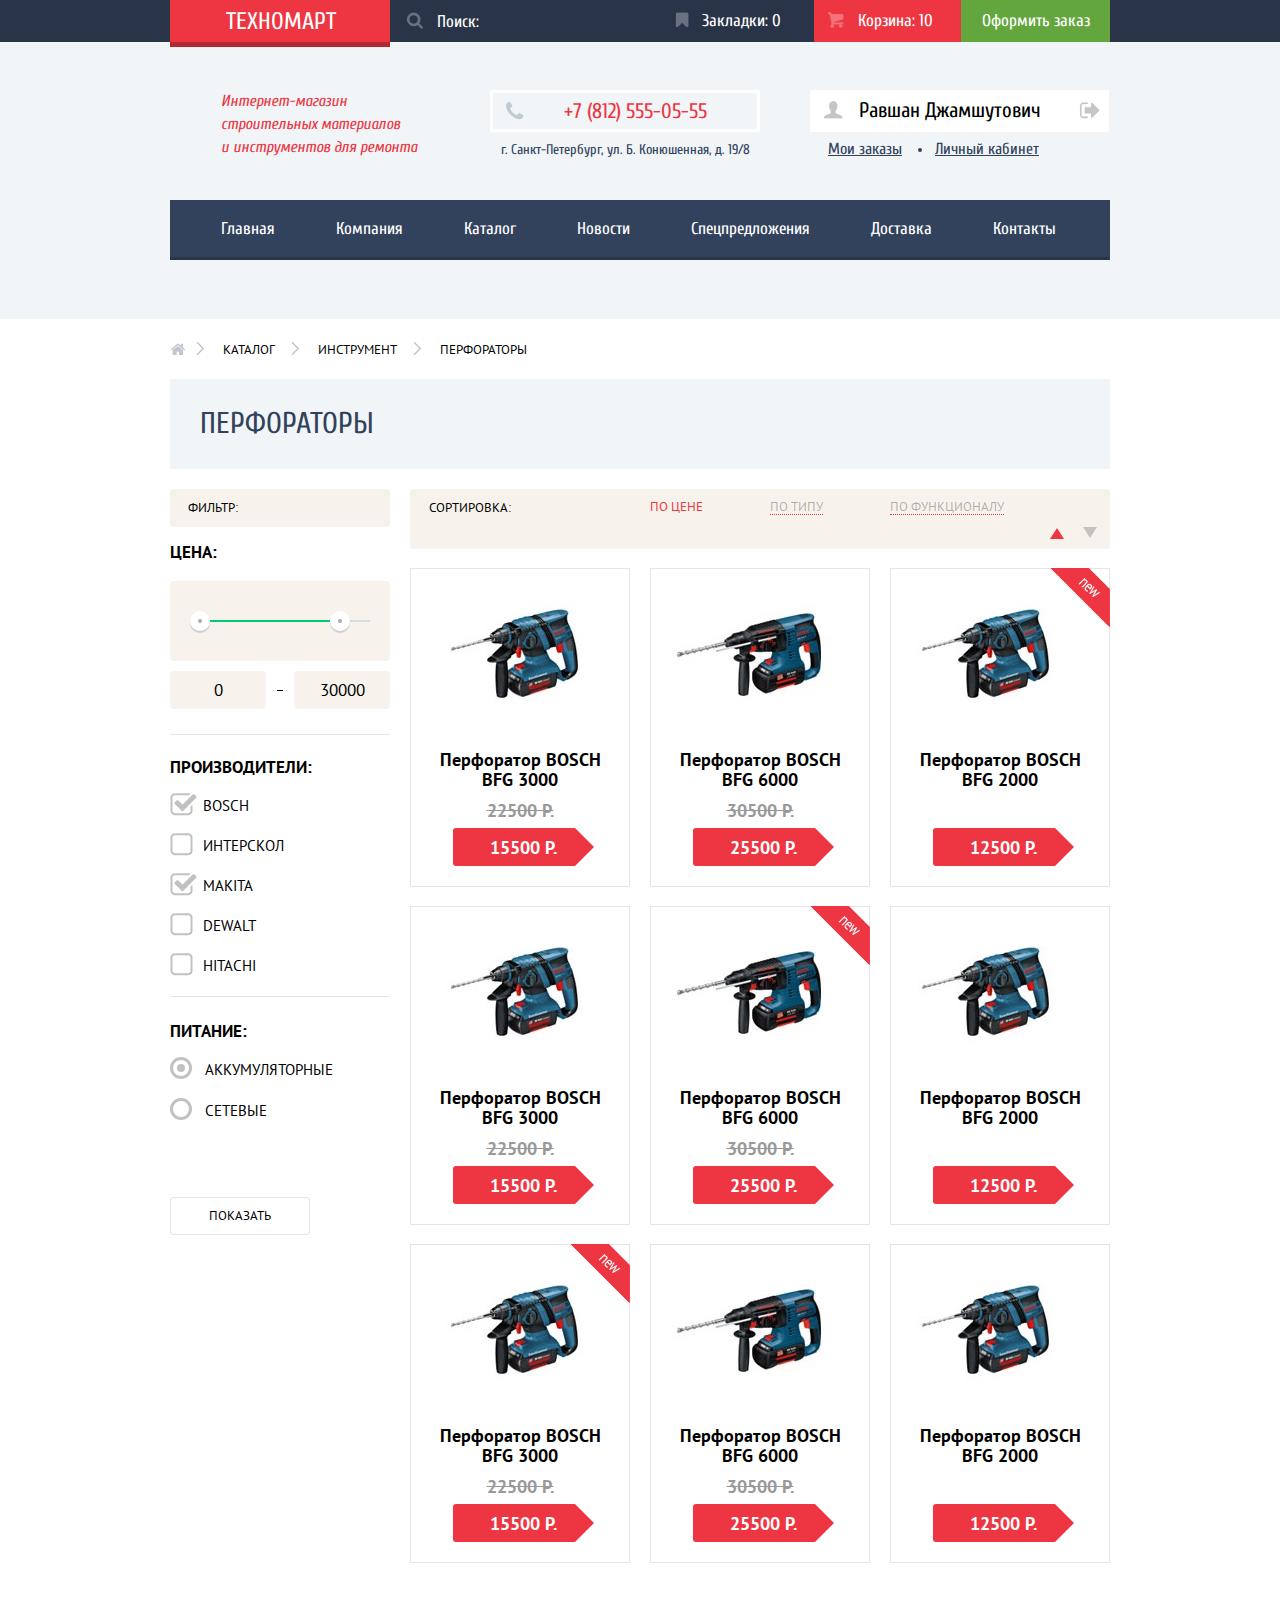
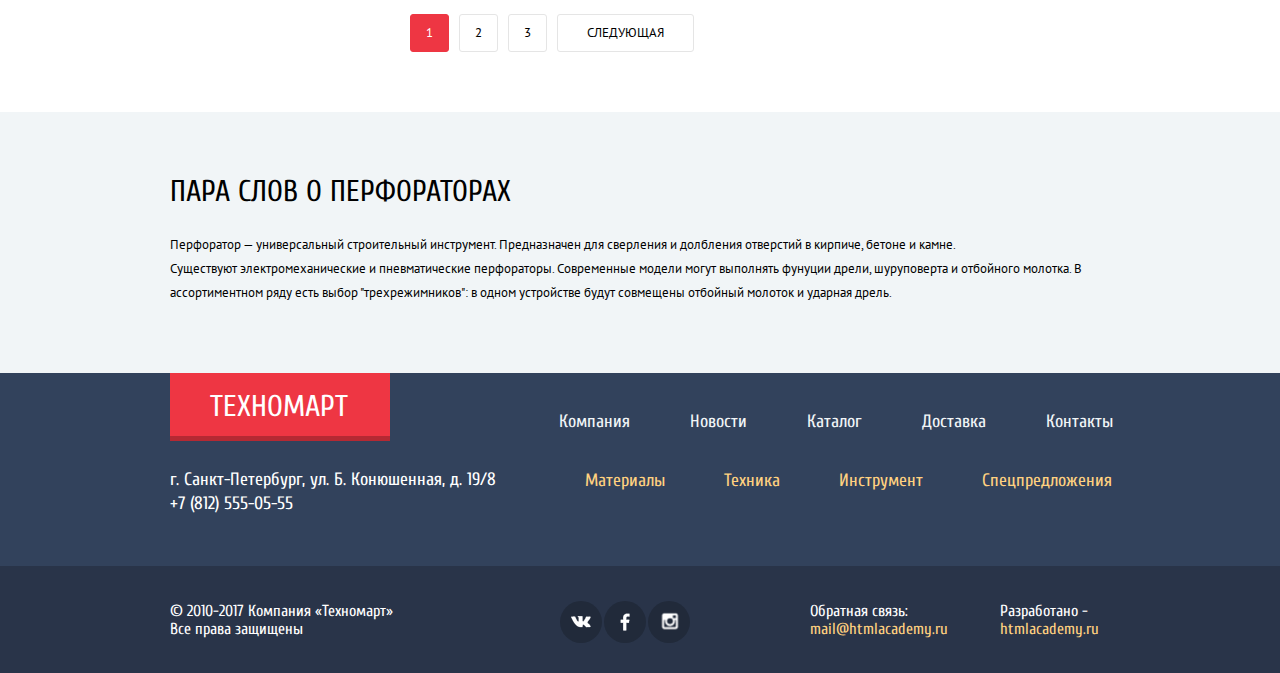
==== commit b764e7da: "Внесла правки в разметку" ====
--- a/catalog.html
+++ b/catalog.html
@@ -1,6 +1,5 @@
 <!DOCTYPE html>
 <html lang="ru">
-
   <head>
     <meta charset="utf-8">
     <title>HTML Academy: Техномарт</title>
@@ -8,9 +7,7 @@
     <link rel="stylesheet" href="css/normalize.css">
     <link rel="stylesheet" href="css/style.css">
   </head>
-
   <body>
-
     <header class="main-header">
       <div class="main-menu">
         <div class="container clearfix">
@@ -72,7 +69,6 @@
         </ul>
       </nav>
     </header>
-
     <main class="main-catalog">
       <div class="container">
         <div class="breadcrumbs">
@@ -271,7 +267,6 @@
         </div>
       </div>
     </main>
-
     <footer class="main-footer">
       <div class="footer-top">
         <div class="container clearfix">
@@ -339,14 +334,11 @@
         </div>
       </div>
     </footer>
-
     <div class="modal-content-basket">
       <button class="modal-content-close" type="button" title="Закрыть">Закрыть</button>
       <span>Товар добавлен в корзину!</span>
       <a class="modal-content-basket-btn modal-content-basket-btn-order" href="#">Оформить заказ</a>
       <a class="modal-content-basket-btn modal-content-basket-btn-shop" href="#">Продолжить покупки</a>
     </div>
-
   </body>
-
 </html>
--- a/css/style.css
+++ b/css/style.css
@@ -74,6 +74,7 @@
 .search input[type="search"] {
   width: 270px;
   height: 42px;
+  box-sizing: border-box;
   padding: 12px 0;
   padding-left: 47px;
   font-family: "Cuprum", "Arial", sans-serif;
@@ -122,14 +123,17 @@
   vertical-align: top;
   max-width: 150px;
   margin: 0;
-  padding: 12px 30px;
+  padding: 12px 33px 12px 28px;
   font-size: 17px;
   line-height: 18px;
   color: #ffffff;
   text-decoration: none;
 }
 
-.top-menu-btn-bookmark,
+.top-menu-btn-bookmark {
+  padding-left: 40px;
+}
+
 .top-menu-btn-basket {
   padding-left: 44px;
 }
@@ -147,6 +151,7 @@
 
 .top-menu-btn-bookmark-active,
 .top-menu-btn-basket-active {
+  padding-right: 28px;
   background-color: #ee3643;
 }
 
@@ -449,8 +454,6 @@
   float: left;
   width: 620px;
 }
-
-/* Слайдер верх */
 
 .slider {
   position: relative;
@@ -586,7 +589,6 @@
 .arrow-next:hover {
   opacity: 0.6;
 }
-/* Слайдер верх */
 
 .promo-column-right {
   float: right;
@@ -673,7 +675,7 @@
   margin-right: 0;
 }
 
-.item .flag {
+.flag {
   position: absolute;
   top: -1px;
   right: -1px;
@@ -684,23 +686,23 @@
   z-index: 20;
 }
 
-.item .flag-new {
+.flag-new {
   background: url("../img/new-flag.png") no-repeat 0 0;
 }
 
-.item .actions {
+.actions {
   position: absolute;
   top: 0;
   left: 0;
   width: 218px;
   height: 88px;
-  padding: 40px 0;
+  padding: 43px 0;
   background-color: #ffffff;
   z-index: 10;
 }
 
-.item .actions .btn-buy,
-.item .actions .btn-bookmark {
+.actions .btn-buy,
+.actions .btn-bookmark {
   display: block;
   width: 69px;
   margin: 0 auto;
@@ -715,7 +717,7 @@
   border-radius: 3px;
 }
 
-.item .actions .btn-buy {
+.actions .btn-buy {
   position: relative;
   color: #ffffff;
   background-color: #63a63e;
@@ -723,29 +725,29 @@
   border-bottom-color: #367315;
 }
 
-.item .actions .btn-buy::before {
+.actions .btn-buy::before {
   content: "";
   position: absolute;
   left: 10px;
   background-image: url("../img/sprite.png");
 }
 
-.item .actions .btn-buy-basket::before {
+.actions .btn-buy-basket::before {
   width: 17px;
   height: 16px;
   background-position: -32px -5px;
   opacity: 0.3;
 }
 
-.item .actions .btn-buy-basket:hover::before {
+.actions .btn-buy-basket:hover::before {
   opacity: 1;
 }
 
-.item .actions .btn-buy-basket:active::before {
+.actions .btn-buy-basket:active::before {
   opacity: 1;
 }
 
-.item .actions .btn-bookmark {
+.actions .btn-bookmark {
   color: #32425c;
   background-color: #ffffff;
   border: 3px solid #63a63e;
@@ -756,26 +758,26 @@
   border: 1px solid #ffffff;
 }
 
-.item .actions .btn-buy:hover {
+.actions .btn-buy:hover {
   background-color: #5fbb2d;
   border-color: #5fbb2d;
   border-bottom-color: #367315;
 }
 
-.item .actions .btn-buy:active {
+.actions .btn-buy:active {
   background-color: #518534;
   border-color: #518534;
 }
 
-.item .actions .btn-bookmark:hover {
+.actions .btn-bookmark:hover {
   border-color: #32425c;
 }
 
-.item .actions .btn-bookmark:active {
+.actions .btn-bookmark:active {
   opacity: 0.3;
 }
 
-.item .actions {
+.actions {
   display: none;
 }
 
@@ -788,11 +790,11 @@
   height: 168px;
 }
 
-.item .item-picture img {
+.item-picture img {
   max-width: 100%;
 }
 
-.item .item-title {
+.item-title {
   display: block;
   margin-top: 13px;
   margin-bottom: 11px;
@@ -801,33 +803,33 @@
   text-decoration: none;
 }
 
-.item .old-price {
+.old-price {
   min-height: 20px;
   color: #999999;
   text-transform: uppercase;
   text-decoration: line-through;
 }
 
-.item .price {
+.price {
   position: relative;
   width: 80px;
   margin: 7px 35px 7px 42px;
-  margin-bottom: 18px;
-  padding: 10px 30px;
+  margin-bottom: 20px;
+  padding: 10px 30px 8px 30px;
   color: #ffffff;
   text-transform: uppercase;
   background-color: #ee3643;
   border-radius: 3px;
 }
 
-.item .price::after {
+.price::after {
   content: "";
   position: absolute;
   top: 0;
   right: -20px;
   width: 0;
   height: 0;
-  border: 20px solid #ffffff;
+  border: 19px solid #ffffff;
   border-left-color: #ee3643;
 }
 
@@ -886,8 +888,6 @@
   font-size: 13px;
   line-height: 24px;
 }
-
-/* Слайдер низ */
 
 .service-slider {
   position: relative;
@@ -920,7 +920,7 @@
 .service-slider-controls label {
   display: block;
   margin: 0;
-  padding: 14px 20px 17px 20px;
+  padding: 15px 20px 16px 20px;
   font-size: 21px;
   line-height: 30px;
   font-weight: bold;
@@ -948,7 +948,6 @@
 .service-slider-slide {
   float: right;
   width: 620px;
-  /*height: 330px;*/
   display: none;
 }
 
@@ -962,6 +961,7 @@
 }
 
 .service-slider-text {
+  padding-top: 2px;
   font-family: "PT Sans", "Arial", sans-serif;
   font-size: 13px;
   line-height: 24px;
@@ -970,12 +970,12 @@
 
 .service-slider-slide:nth-child(1) p {
   width: 275px;
-  margin-bottom: 131px;
+  margin-bottom: 129px;
 }
 
 .service-slider-slide:nth-child(2) p{
   width: 379px;
-  margin-bottom: 107px;
+  margin-bottom: 105px;
 }
 
 .service-slider-slide:nth-child(3) p {
@@ -985,7 +985,7 @@
 .btn-credit {
   display: block;
   width: 195px;
-  margin-top: 28px;
+  margin-top: 26px;
   margin-bottom: 113px;
   padding: 10px 0 10px 0;
   font-size: 14px;
@@ -1034,7 +1034,6 @@
 #credit:checked ~ .service-slider-slides .service-slider-slide:nth-child(3) {
   display: block;
 }
-/* Слайдер низ */
 
 .block-info {
   font-family: "Cuprum", "Arial", sans-serif;
@@ -1281,11 +1280,16 @@
   display: inline-block;
   vertical-align: top;
   position: relative;
+  margin-left: 2px;
   width: 42px;
   height: 42px;
   font-size: 0;
   background-color: #212a3a;
   border-radius: 50%;
+}
+
+.social-btn:first-child {
+  margin-left: 0;
 }
 
 .social-btn:hover {
@@ -1314,9 +1318,9 @@
 }
 
 .social-btn-inst::before {
-  width: 17px;
-  height: 17px;
-  background-position: -323px -5px;
+  width: 19px;
+  height: 19px;
+  background-position: -321px -5px;
 }
 
 .footer-feedback {
@@ -1333,7 +1337,7 @@
 .footer-feedback p,
 .footer-developer p {
   margin: 0;
-  margin-top: 35px;
+  margin-top: 36px;
 }
 
 .footer-developer p {
@@ -1450,9 +1454,10 @@
   position: relative;
   display: inline-block;
   vertical-align: top;
-  margin: 5px 16px 0 8px;
+  margin: 8px 14px 0 10px;
   padding: 0  1px 0 8px;
   font-size: 16px;
+  line-height: 18px;
   color: #32425c;
 }
 
@@ -1467,8 +1472,8 @@
 .user-btn-dot::before {
   content: "";
   position: absolute;
-  top: 10px;
-  left: 100px;
+  top: 8px;
+  left: 98px;
   width: 4px;
   height: 4px;
   background-color: #32425c;
@@ -1544,7 +1549,7 @@
   background-color: #f1f5f7;
 }
 
-/* Фильтр */
+/* Фильтры */
 /* Фильтр Цена */
 
 .filter {
@@ -1677,6 +1682,7 @@
 
 .brand-filter {
   border-bottom: 1px solid #e5e5e5;
+  margin-bottom: 19px;
 }
 
 .brand-filter input[type="checkbox"] {
@@ -1686,9 +1692,9 @@
 .brand-filter label {
   display: block;
   position: relative;
-  margin-top: 10px;
+  margin-top: 9px;
   margin-bottom: 20px;
-  padding-left: 32px;
+  padding-left: 33px;
   font-size: 15px;
   line-height: 20px;
   font-weight: normal;
@@ -1776,7 +1782,7 @@
 .power-filter label {
   display: block;
   position: relative;
-  margin-top: 10px;
+  margin-top: 9px;
   margin-bottom: 21px;
   padding-left: 35px;
   font-size: 15px;
@@ -1891,7 +1897,7 @@
   padding-top: 10px;
   font-family: "PT Sans", "Arial", sans-serif;
   font-size: 13px;
-  line-height: 18px;
+  line-height: 15px;
   color: rgba(0, 0, 0, 0.3);
   text-transform: uppercase;
   text-decoration: none;
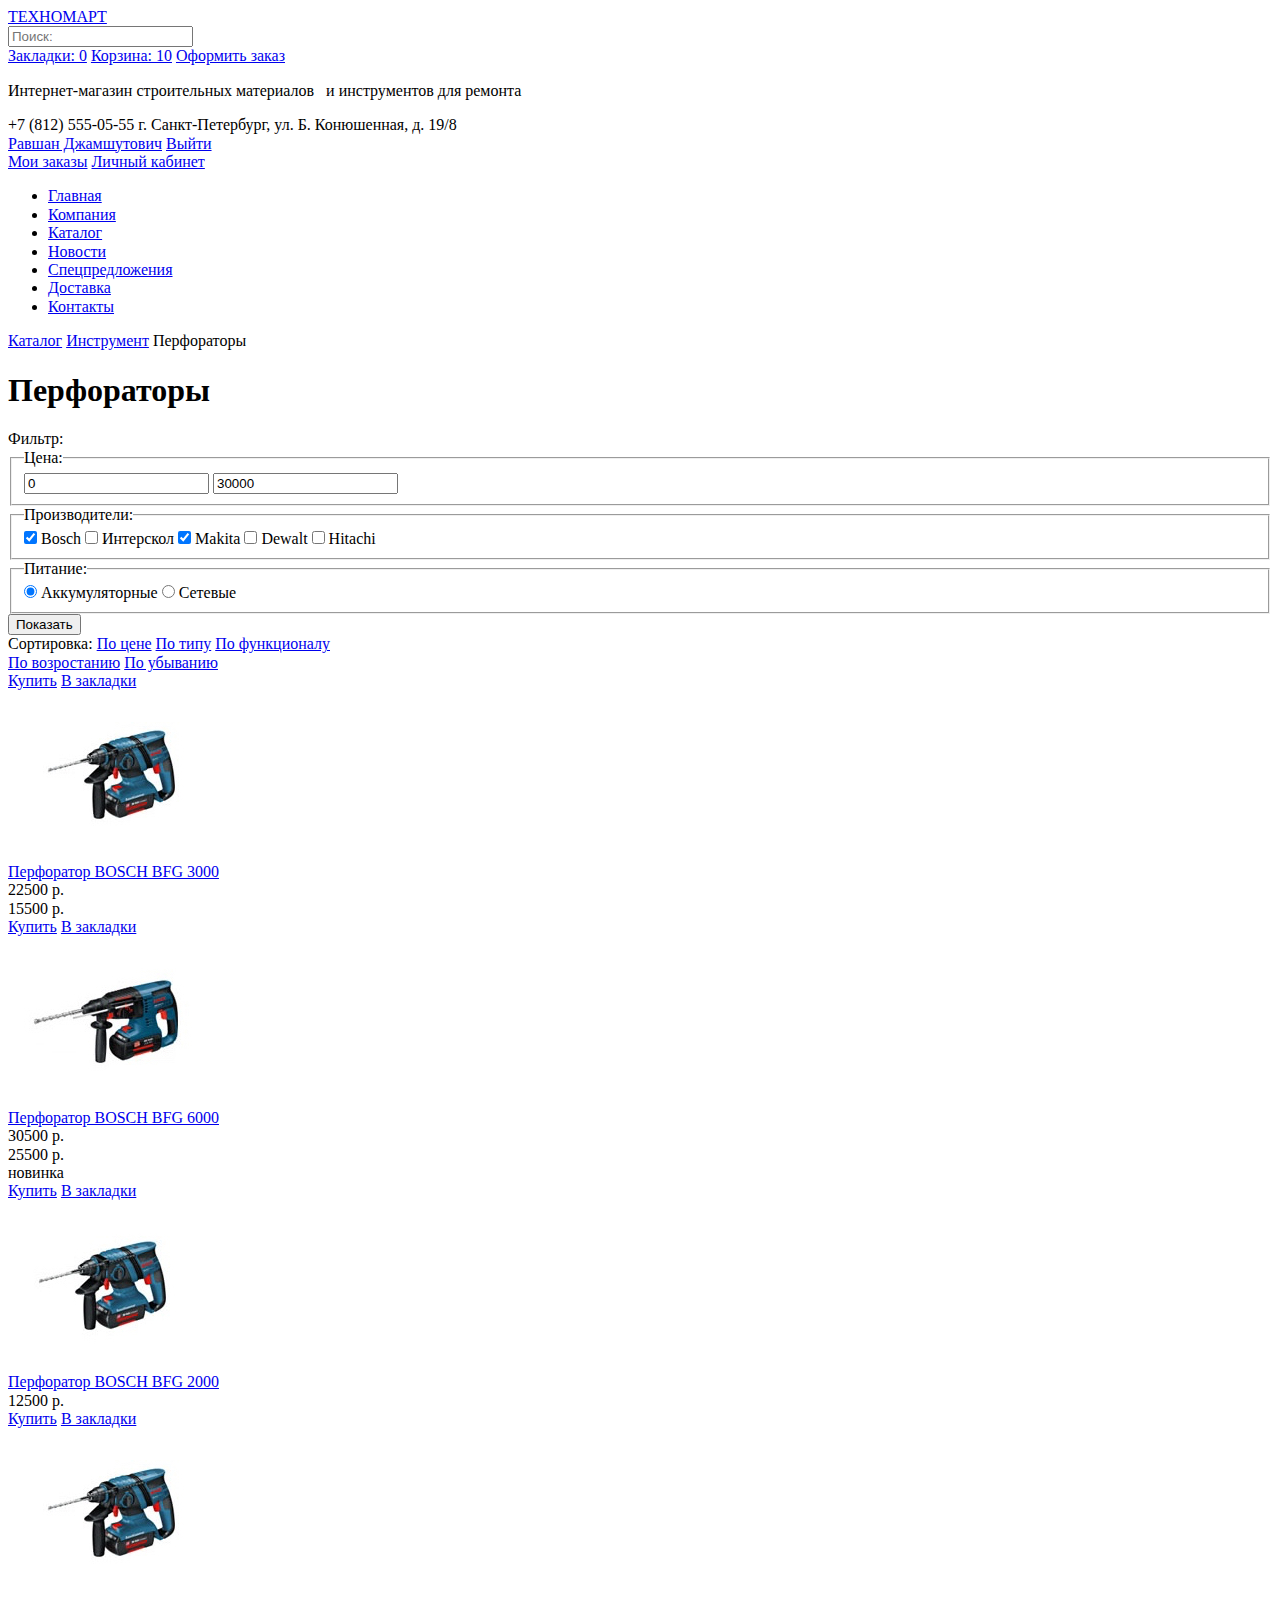
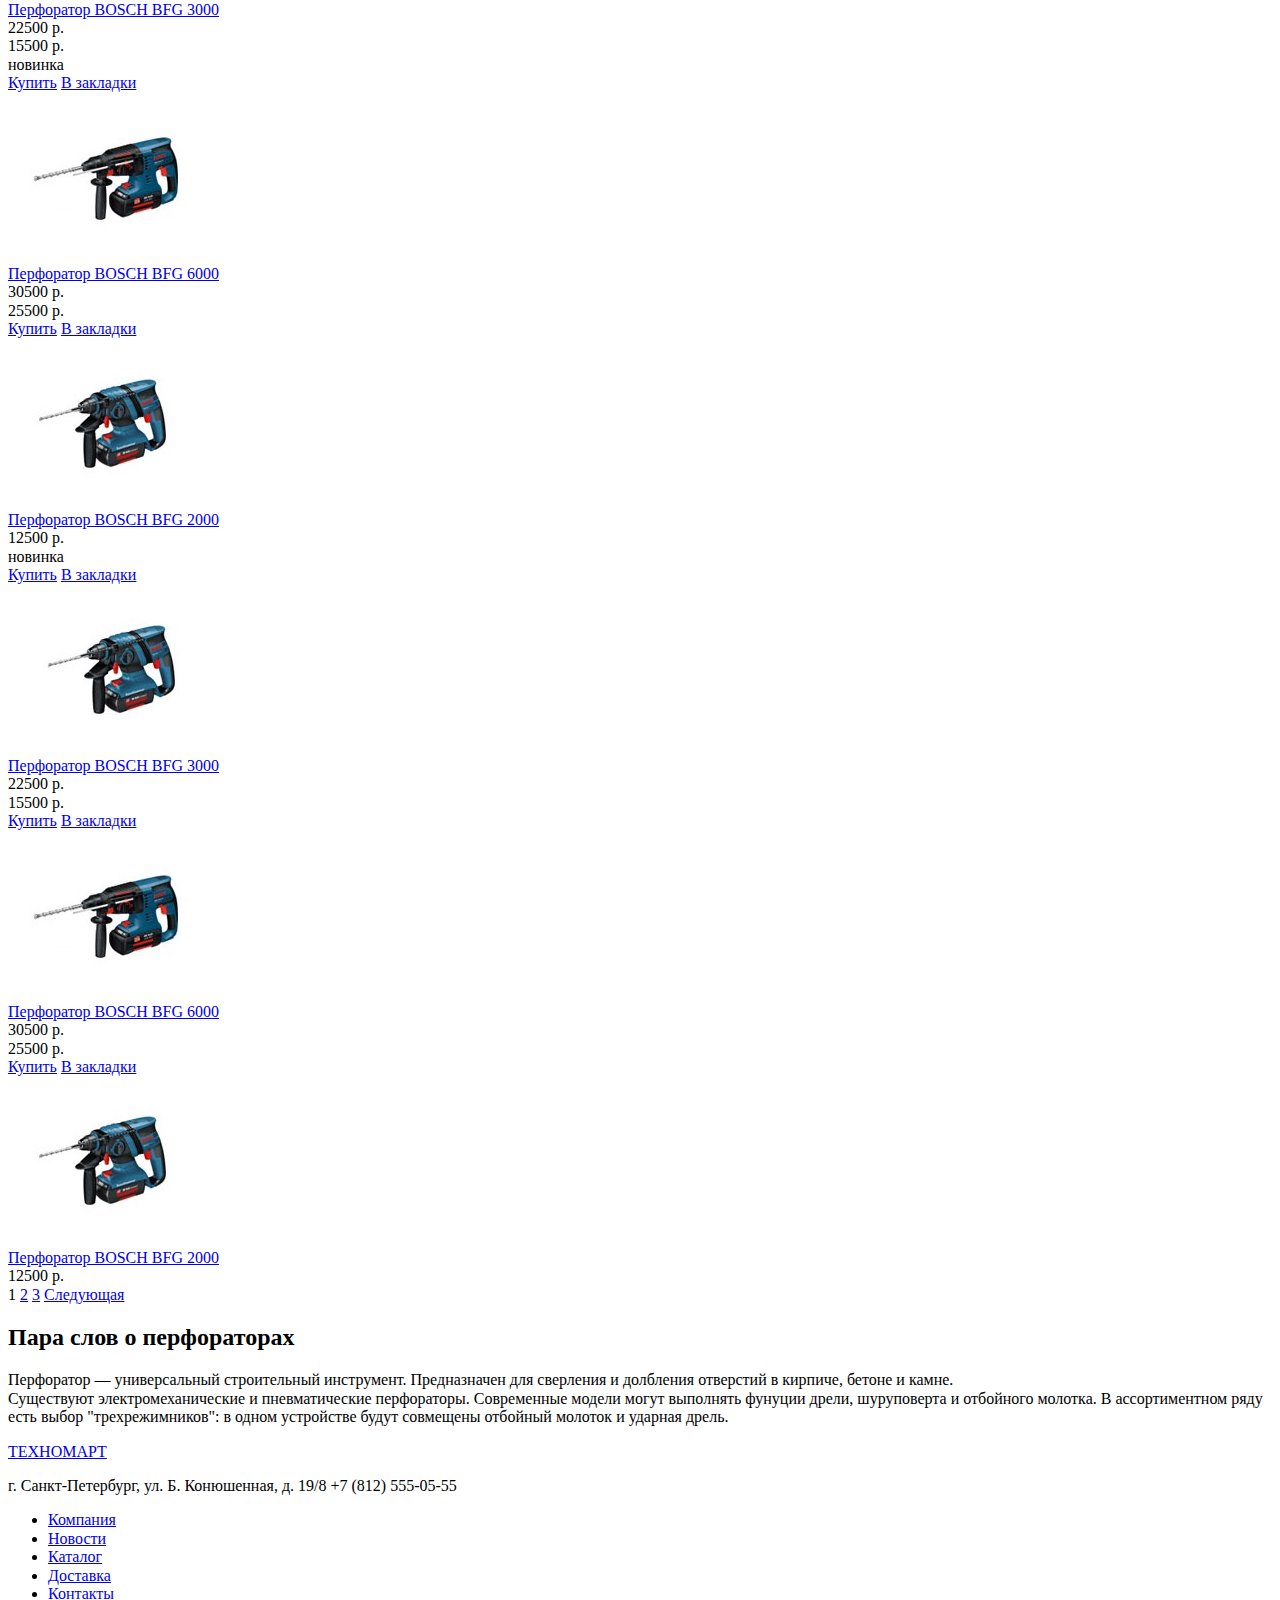
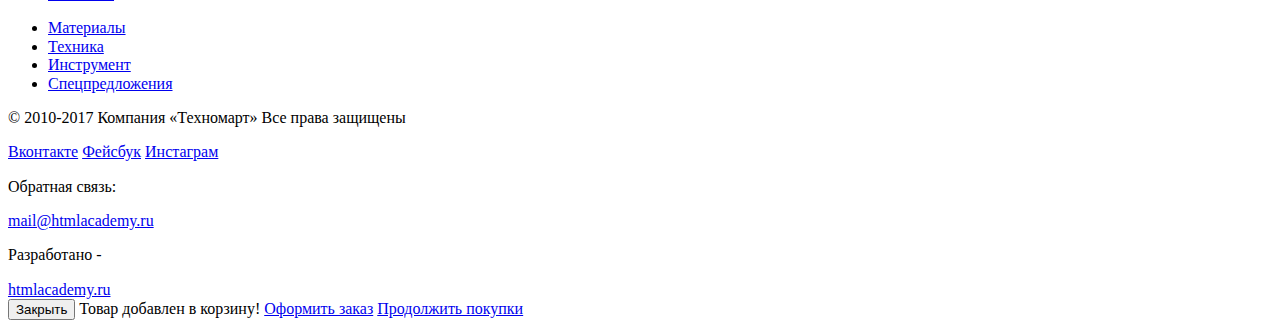
==== commit 6810f738: "Внесла правки в разметку" ====
--- a/catalog.html
+++ b/catalog.html
@@ -3,9 +3,9 @@
   <head>
     <meta charset="utf-8">
     <title>HTML Academy: Техномарт</title>
-    <link href="https://fonts.googleapis.com/css?family=Cuprum:400,400i,700,700i|PT+Sans:400,400i,700,700i&amp;subset=cyrillic,cyrillic-ext" rel="stylesheet" type="text/css">
+    <link href="https://fonts.googleapis.com/css?family=Cuprum:400,400i,700,700i%7cPT+Sans:400,400i,700,700i&amp;subset=cyrillic,cyrillic-ext" rel="stylesheet" type="text/css">
     <link rel="stylesheet" href="css/normalize.css">
-    <link rel="stylesheet" href="css/style.css">
+    <link rel="stylesheet" href="css/style.min.css">
   </head>
   <body>
     <header class="main-header">
@@ -45,25 +45,25 @@
       </div>
       <nav class="main-navigation container">
         <ul class="navigation">
-          <li>
+          <li class="navigation-point">
             <a href="index.html">Главная</a>
           </li>
-          <li>
+          <li class="navigation-point">
             <a href="#">Компания</a>
           </li>
-          <li>
+          <li class="navigation-point">
             <a href="#">Каталог</a>
           </li>
-          <li>
+          <li class="navigation-point">
             <a href="#">Новости</a>
           </li>
-          <li>
+          <li class="navigation-point">
             <a href="#">Спецпредложения</a>
           </li>
-          <li>
+          <li class="navigation-point">
             <a href="#">Доставка</a>
           </li>
-          <li>
+          <li class="navigation-point">
             <a href="#">Контакты</a>
           </li>
         </ul>
@@ -102,22 +102,22 @@
               </fieldset>
               <fieldset class="brand-filter">
                 <legend>Производители:</legend>
-                <input id="bosch" type="checkbox" name="bosch" checked>
+                <input class="brand-filter-checkbox" id="bosch" type="checkbox" name="bosch" checked>
                 <label for="bosch">Bosch</label>
-                <input id="interskol" type="checkbox" name="interskol">
+                <input class="brand-filter-checkbox" id="interskol" type="checkbox" name="interskol">
                 <label for="interskol">Интерскол</label>
-                <input id="makita" type="checkbox" name="makita" checked>
+                <input class="brand-filter-checkbox" id="makita" type="checkbox" name="makita" checked>
                 <label for="makita">Makita</label>
-                <input id="dewalt" type="checkbox" name="dewalt">
+                <input class="brand-filter-checkbox" id="dewalt" type="checkbox" name="dewalt">
                 <label for="dewalt">Dewalt</label>
-                <input id="hitachi" type="checkbox" name="hitachi">
+                <input class="brand-filter-checkbox" id="hitachi" type="checkbox" name="hitachi">
                 <label for="hitachi">Hitachi</label>
               </fieldset>
               <fieldset class="power-filter">
                 <legend>Питание:</legend>
-                <input id="battery" type="radio" name="groups" value="battery" checked>
+                <input class="power-filter-radio" id="battery" type="radio" name="groups" value="battery" checked>
                 <label for="battery" class="power-filter-radio">Аккумуляторные</label>
-                <input id="grid" type="radio" name="groups" value="grid">
+                <input class="power-filter-radio" id="grid" type="radio" name="groups" value="grid">
                 <label for="grid" class="power-filter-radio">Сетевые</label>
               </fieldset>
               <button class="filter-btn" type="submit">Показать</button>
@@ -130,8 +130,8 @@
               <a class="sorting-btn" href="#">По типу</a>
               <a class="sorting-btn" href="#">По функционалу</a>
               <div class="sorter-controls">
-                <a class="sorter-up sorter-up-active">По возростанию</a>
-                <a class="sorter-down">По убыванию</a>
+                <a class="sorter-up sorter-up-active" href="#">По возростанию</a>
+                <a class="sorter-down" href="#">По убыванию</a>
               </div>
             </div>
             <section class="catalog-items">
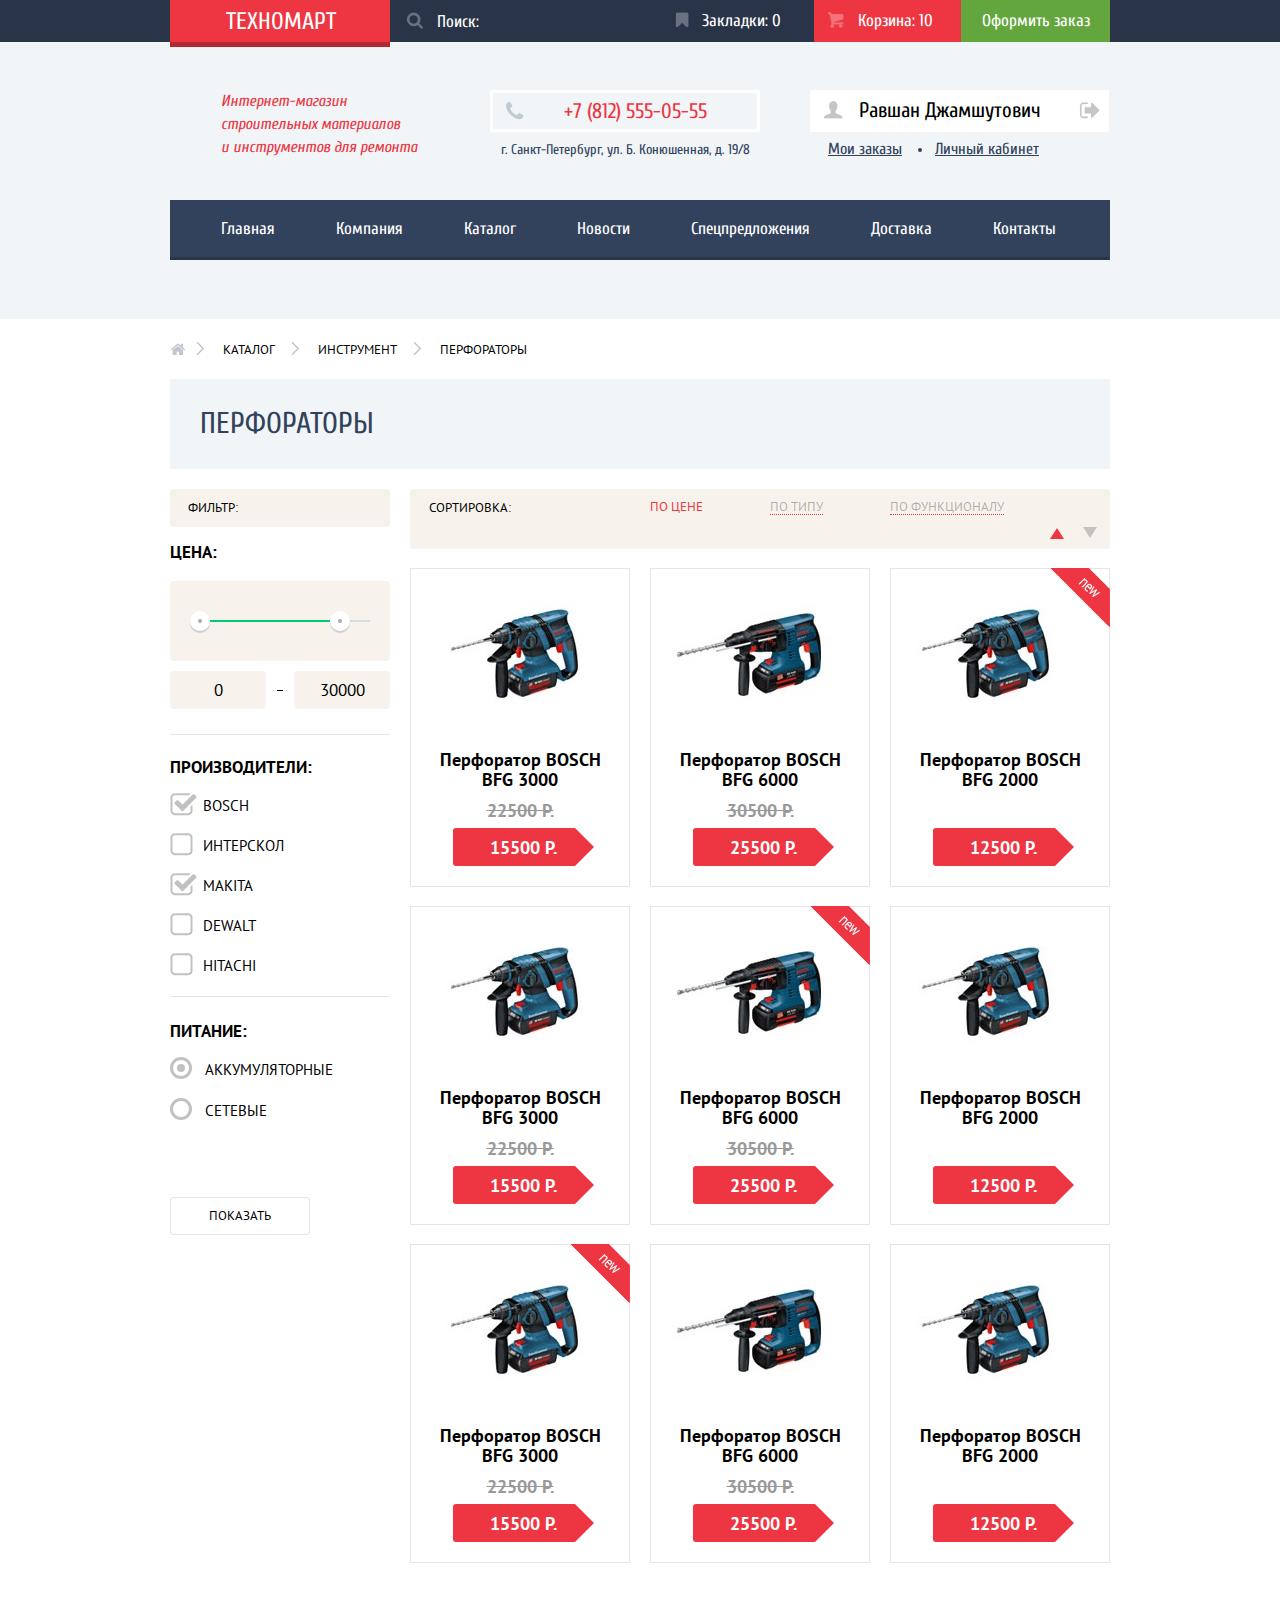
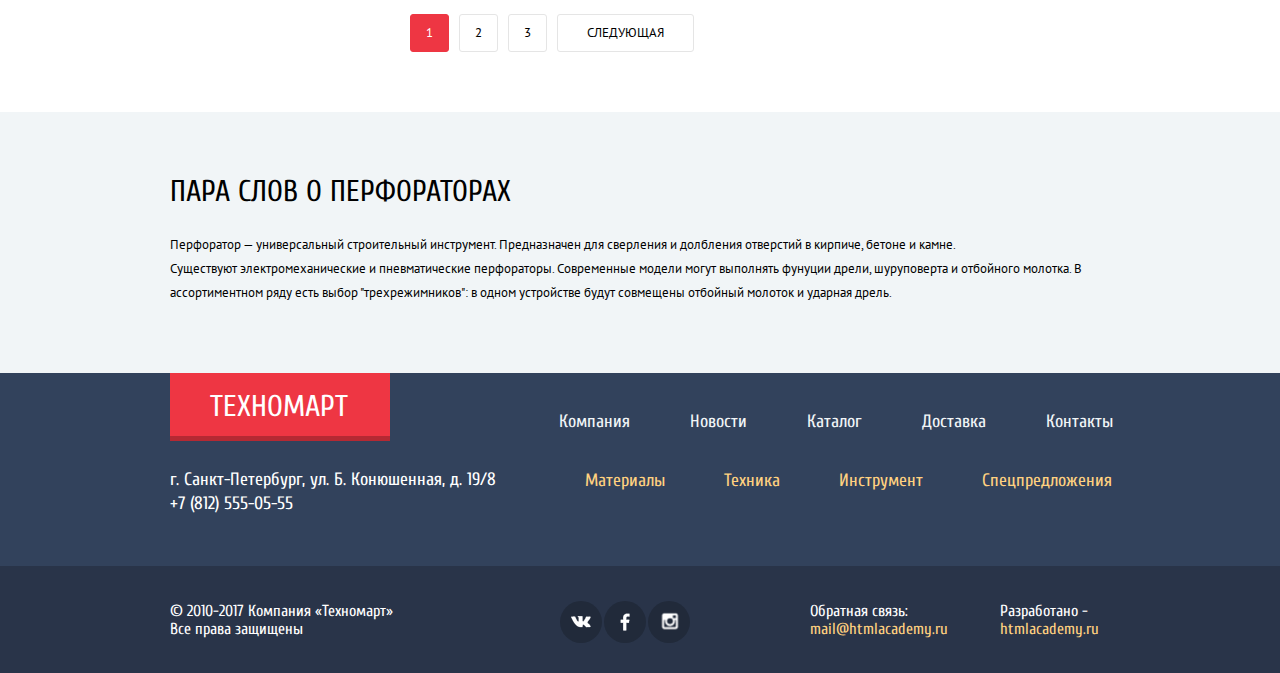
==== commit 229ae869: "Изменила название класса" ====
--- a/catalog.html
+++ b/catalog.html
@@ -45,25 +45,25 @@
       </div>
       <nav class="main-navigation container">
         <ul class="navigation">
-          <li class="navigation-point">
+          <li class="navigation-item">
             <a href="index.html">Главная</a>
           </li>
-          <li class="navigation-point">
+          <li class="navigation-item">
             <a href="#">Компания</a>
           </li>
-          <li class="navigation-point">
+          <li class="navigation-item">
             <a href="#">Каталог</a>
           </li>
-          <li class="navigation-point">
+          <li class="navigation-item">
             <a href="#">Новости</a>
           </li>
-          <li class="navigation-point">
+          <li class="navigation-item">
             <a href="#">Спецпредложения</a>
           </li>
-          <li class="navigation-point">
+          <li class="navigation-item">
             <a href="#">Доставка</a>
           </li>
-          <li class="navigation-point">
+          <li class="navigation-item">
             <a href="#">Контакты</a>
           </li>
         </ul>
--- a/css/style.min.css
+++ b/css/style.min.css
@@ -0,0 +1 @@
+.search input[type=search],body{font-family:"Cuprum","Arial",sans-serif;color:#fff}body{min-width:960px;margin:0;font-weight:400;padding:0;font-size:13px;line-height:24px}.clearfix::after{content:"";display:table;clear:both}.container{width:940px;margin:0 auto;padding:0 10px}.main-header{padding-bottom:59px;background-color:#f1f5f7}.header{margin-bottom:60px}.main-menu{margin-bottom:5px;background-color:#293449}.header-logo{float:left;width:220px;background-color:#ee3643;box-shadow:0 5px 0 0 #b52933}.logo-name{display:block;padding:10px 54px 8px 56px;font-size:24px;line-height:24px;color:#fff;text-decoration:none}.header-logo:hover{background-color:#ca2c37;box-shadow:0 5px 0 0 #9a212a}.header-logo:active{background-color:#ba2732;box-shadow:0 5px 0 0 #8e1e26}.block-search{float:left;width:270px;font-size:0}.search{position:relative}.search input[type=search]{width:270px;height:42px;box-sizing:border-box;padding:12px 0 12px 47px;font-size:17px;line-height:18px;background:#293449 url(../img/icon-search.png) no-repeat 16px 12px;border:0}.search input[type=search]:hover{background:#212a3a url(../img/icon-search-hover.png) no-repeat 16px 12px}.search input[type=search]:focus{background:#fff url(../img/icon-search-focus.png) no-repeat 16px 12px;color:#000}.search input[type=search]::-webkit-input-placeholder{color:#fff}.search input[type=search]:-moz-placeholder,.search input[type=search]::-moz-placeholder{color:#fff}.search input[type=search]:-ms-input-placeholder{color:#fff}.top-menu{float:right;max-width:450px;font-size:0}.top-menu-btn{position:relative;display:inline-block;vertical-align:top;max-width:150px;margin:0;padding:12px 33px 12px 28px;font-size:17px;line-height:18px;color:#fff;text-decoration:none}.top-menu-btn-bookmark{padding-left:40px}.top-menu-btn-basket{padding-left:44px}.top-menu-btn-basket:hover,.top-menu-btn-bookmark:hover{background:#212a3a}.top-menu-btn-basket:active,.top-menu-btn-bookmark:active{background-color:#161d29;color:rgba(255,255,255,.6)}.top-menu-btn-basket-active,.top-menu-btn-bookmark-active{padding-right:28px;background-color:#ee3643}.top-menu-btn::before{content:"";position:absolute;left:13px;background-image:url(../img/sprite.png)}.top-menu-btn-bookmark::before{width:14px;height:16px;background-position:-83px -5px;opacity:.3}.top-menu-btn-bookmark:hover::before{opacity:1}.top-menu-btn-bookmark:active::before{opacity:.5}.top-menu-btn-basket::before{width:17px;height:16px;background-position:-32px -5px;opacity:.3}.actions .btn-buy-basket:active::before,.actions .btn-buy-basket:hover::before,.top-menu-btn-basket:hover::before{opacity:1}.top-menu-btn-basket:active::before{opacity:.5}.top-menu-btn-order{padding-left:21px;padding-right:20px;background-color:#63a63e}.top-menu-btn-order:hover{background-color:#5fbb2d}.top-menu-btn-order:active{color:rgba(255,255,255,.5);background-color:#518534}.shop-info{padding-top:43px;padding-bottom:38px}.about-shop{float:left;max-width:197px;margin-left:51px;margin-right:72px}.about-shop p{margin:0;font-family:"Cuprum","Arial",sans-serif;font-size:16px;font-style:italic;line-height:23px;color:#ee3643}.shop-contacts{float:left;width:270px;font-size:14px;line-height:24px;color:#32425c;text-align:center}.shop-contacts-phone{display:block;padding:9px 43px 9px 64px;font-size:21px;line-height:18px;color:#ee3643;background:url(../img/icon-phone.png) no-repeat 12px 8px;border:3px solid #fff}.shop-contacts-adress{display:block;padding-top:6px}.user-block{float:right;width:300px;font-size:0}.user-block-btn{position:relative;display:inline-block;vertical-align:top;margin:0 0 0 20px;padding:11px 24px;font-size:21px;line-height:18px;color:#000;text-decoration:none;background-color:#fff}.user-block-btn-login{padding-left:45px}.user-block-btn-registration{padding-left:26px;margin-left:10px}.user-block-btn::before{content:"";position:absolute;left:15px;background-image:url(../img/sprite.png)}.user-block-btn-login:hover::before{width:20px;height:17px;background-position:-380px -5px}.user-block-btn-login::before,.user-block-btn-login:active::before{width:20px;height:17px;background-position:-350px -5px}.user-block-btn-login:hover{color:#ee3643}.user-block-btn-login:active{color:rgba(0,0,0,.3)}.user-block-btn-registration:hover{color:#ee3643}.user-block-btn-registration:active{color:rgba(0,0,0,.3)}.navigation{width:940px;margin:0;padding:0;list-style:none;font-size:0;background-color:#32425c}.navigation-item{display:inline-block;vertical-align:top;font-size:17px;line-height:17px}.navigation-item a{display:block;padding:20px 24px 20px 37px;color:#fff;text-decoration:none;background-color:#32425c;border-bottom:3px solid #293449}.navigation-item:first-child a{padding-left:51px}.navigation-item:last-child a{padding-right:53px}.navigation-item a:hover{background-color:#293449}.navigation-item a:active{color:rgba(255,255,255,.5);background-color:#1d2739}.main-content{margin-bottom:45px}.promo-block{margin-bottom:53px}.promo-row-top{margin-bottom:20px;font-size:0}.banner{display:inline-block;vertical-align:top;width:300px;margin-right:20px;font-size:13px}.banner-title{max-width:155px;margin:21px 0 12px 22px;font-size:24px;font-weight:700;line-height:30px;color:#fff}.banner-btn{display:inline-block;vertical-align:top;width:135px;margin-left:23px;margin-bottom:22px;padding:10px 0;font-size:14px;line-height:18px;color:#fff;text-align:center;text-transform:uppercase;text-decoration:none;background-color:rgba(0,0,0,.1);border-radius:3px}.banner-btn:hover{background-color:rgba(0,0,0,.2)}.banner-btn:active{background-color:rgba(0,0,0,.3)}.promo-row-top .banner:last-child{margin-right:0}.banner-materials{background-color:#f6b22d;background-image:url(../img/banner-materials.png),url(../img/new-flag.png);background-repeat:no-repeat,no-repeat;background-position:213px 30px,240px 0}.banner-instruments{background:#4aafde url(../img/banner-instruments.png) no-repeat 196px 32px}.banner-technics{background:#cc79d1 url(../img/banner-technics.png) no-repeat 191px 30px}.banner-discounts{background:#85d179 url(../img/banner-discounts.png) no-repeat 196px 26px}.banner-shipping{background:#f6b22d url(../img/banner-shipping.png) no-repeat 190px 32px}.promo-column-left{float:left;width:620px}.slider{position:relative;width:620px;margin:0 auto}.service-slider input[type=radio],.slider input[type=radio]{display:none}.slider-controls{position:absolute;bottom:35px;left:50%;width:100px;height:14px;margin-left:-50px;text-align:center;z-index:30}.slider-controls label{display:inline-block;vertical-align:top;width:7px;height:7px;margin:0 5px;background-color:#fff;border:3px solid #fff;border-radius:50%;cursor:pointer}#btn-1:checked~.slider-controls label[for=btn-1],#btn-2:checked~.slider-controls label[for=btn-2]{background-color:#ee3643}.slider-slide{width:620px;height:266px;color:#fff;overflow:hidden;display:none}.slider-title{margin:0;padding:25px 0 5px 24px;font-size:35px;font-weight:700;line-height:30px;text-transform:uppercase}.slider-text{margin:0;padding-left:24px;font-family:"PT Sans","Arial",sans-serif;font-size:18px;font-weight:400;line-height:24px}.slider-btn{display:block;width:195px;margin-top:122px;margin-left:25px;padding:10px 0;font-size:14px;line-height:18px;color:#fff;text-align:center;text-decoration:none;text-transform:uppercase;background-color:#ee3643;border-radius:3px}.slider-btn:hover{background-color:#ca2c37}.slider-btn:active{background-color:#ba2732}.slider-slide:nth-child(1),.slider-slide:nth-child(2){background-image:url(../img/slider-1.jpg);background-repeat:no-repeat;background-position:100%}.slider-slide:nth-child(2){background-image:url(../img/slider-2.jpg)}#btn-1:checked~.slider-slides .slider-slide:nth-child(1),#btn-2:checked~.slider-slides .slider-slide:nth-child(2),#credit:checked~.service-slider-slides .service-slider-slide:nth-child(3),#guarantee:checked~.service-slider-slides .service-slider-slide:nth-child(2),#shipping:checked~.service-slider-slides .service-slider-slide:nth-child(1){display:block}.arrow{position:absolute;cursor:pointer;margin:0;padding:0;width:22px;height:40px;border:0}.arrow-prev{top:115px;left:25px;background:url(../img/prev.png) no-repeat}.arrow-next{top:115px;left:575px;background:url(../img/next.png) no-repeat}.arrow-next:hover,.arrow-prev:hover{opacity:.6}.promo-column-right{float:right;width:300px}.promo-column-right .banner{margin-right:0}.promo-column-right .banner:first-child{margin-bottom:20px}.popular-row{margin-bottom:20px;font-size:0;background-color:#f7f3ec}.popular-title{float:left;margin-top:30px;margin-left:28px;font-size:30px;line-height:30px;font-weight:400;color:#32425c;text-transform:uppercase}.block-popular-brands .popular-title{margin-left:24px}.popular-btn{float:right;width:253px;margin:25px 24px 25px 0;padding:10px 0;font-size:14px;line-height:18px;color:#fff;text-align:center;text-decoration:none;text-transform:uppercase;background-color:#ee3643;border-radius:3px}.popular-btn:hover{background-color:#ca2c37}.popular-btn:active{background-color:#ba2732}.popular-items{font-size:0}.item{position:relative;display:inline-block;vertical-align:top;width:218px;margin-right:20px;margin-bottom:19px;font-family:"PT Sans","Arial",sans-serif;color:#000;font-size:18px;line-height:20px;font-weight:700;text-align:center;border:1px solid #e5e5e5}.main-item{margin-bottom:21px}.main-item:last-child{margin-right:0}.flag{position:absolute;top:-1px;right:-1px;width:60px;height:60px;text-indent:-1000px;overflow:hidden;z-index:20}.flag-new{background:url(../img/new-flag.png) no-repeat 0 0}.actions{position:absolute;top:0;left:0;width:218px;height:88px;padding:43px 0;background-color:#fff;z-index:10;display:none}.actions .btn-bookmark,.actions .btn-buy{display:block;width:69px;margin:0 auto 7px;padding:7px 30px;font-size:14px;font-weight:400;font-family:"Cuprum","Arial",sans-serif;line-height:18px;text-decoration:none;text-transform:uppercase;border-radius:3px}.actions .btn-buy{position:relative;color:#fff;background-color:#63a63e;border:3px solid #63a63e;border-bottom-color:#367315}.actions .btn-buy::before{content:"";position:absolute;left:10px;background-image:url(../img/sprite.png)}.actions .btn-buy-basket::before{width:17px;height:16px;background-position:-32px -5px;opacity:.3}.actions .btn-bookmark{color:#32425c;background-color:#fff;border:3px solid #63a63e}.item:hover{box-shadow:0 10px 25px 0 rgba(41,52,73,.5);border:1px solid #fff}.actions .btn-buy:hover{background-color:#5fbb2d;border-color:#5fbb2d #5fbb2d #367315}.actions .btn-buy:active{background-color:#518534;border-color:#518534}.actions .btn-bookmark:hover{border-color:#32425c}.actions .btn-bookmark:active{opacity:.3}.item-title,.item:hover .actions{display:block}.item .item-picture{width:218px;height:168px}.item-picture img{max-width:100%}.item-title{margin-top:13px;margin-bottom:11px;padding:0 20px;color:#000;text-decoration:none}.old-price,.price{text-transform:uppercase}.old-price{min-height:20px;text-decoration:line-through;color:#999}.price{position:relative;width:80px;margin:7px 35px 20px 42px;padding:10px 30px 8px;color:#fff;background-color:#ee3643;border-radius:3px}.price::after{content:"";position:absolute;top:0;right:-20px;width:0;height:0;border:19px solid #fff;border-left-color:#ee3643}.popular-brands{margin-bottom:66px;font-size:0}.brand{display:inline-block;width:218px;height:143px;margin-right:20px;margin-bottom:20px;vertical-align:top;border:1px solid #e5e5e5}.brand:nth-child(4n){margin-right:0}.brand:hover{box-shadow:0 10px 25px 0 rgba(41,52,73,.5);border:1px solid #fff}.brand:active{box-shadow:0 4px 10px 0 rgba(41,52,73,.5);opacity:.3}.block-service{margin-bottom:57px;padding-top:43px;font-size:0;background-color:#f1f5f7;color:#000}.block-service-title{width:400px;margin-bottom:23px}.block-service-title h2{font-size:30px;line-height:24px;font-weight:400;text-transform:uppercase}.block-service-title p{padding-top:4px;font-family:"PT Sans","Arial",sans-serif;font-size:13px;line-height:24px}.service-slider{position:relative;width:940px;margin:0 auto}.service-slider-controls{float:left;width:240px;margin-top:44px}.service-slider::before{content:"";position:absolute;left:230px;width:10px;height:272px;background-image:url(../img/shadow.png);background-repeat:no-repeat;z-index:30}.service-slider-controls label{display:block;margin:0;padding:15px 20px 16px;font-size:21px;line-height:30px;font-weight:700;color:#fff;background-color:#32425c;box-shadow:inset 0 1px 0 0 #405069,0 -1px 0 0 #293449;cursor:pointer}.service-slider-controls label:hover{background-color:#293449;box-shadow:inset 0 1px 0 0 #405069,0 -1px 0 0 #293449}#credit:checked~.service-slider-controls label[for=credit],#guarantee:checked~.service-slider-controls label[for=guarantee],#shipping:checked~.service-slider-controls label[for=shipping]{color:#32425c;background-color:#fff;box-shadow:0 1px 0 0 #fff}.service-slider-slide{float:right;width:620px;display:none}.service-slider-title{padding-top:21px;font-size:35px;line-height:24px;font-weight:400;color:#32425c;text-transform:uppercase}.service-slider-text{padding-top:2px;font-family:"PT Sans","Arial",sans-serif;font-size:13px;line-height:24px;color:#000}.service-slider-slide:nth-child(1) p{width:275px;margin-bottom:129px}.service-slider-slide:nth-child(2) p{width:379px;margin-bottom:105px}.service-slider-slide:nth-child(3) p{width:340px}.btn-credit{display:block;width:195px;margin-top:26px;margin-bottom:113px;padding:10px 0;font-size:14px;line-height:18px;color:#fff;text-align:center;text-decoration:none;text-transform:uppercase;background-color:#ee3643;border-radius:3px;cursor:pointer}.btn-credit:hover{background-color:#ca2c37}.btn-credit:active{background-color:#ba2732}.service-slider-slide:nth-child(1){background-image:url(../img/service-slider-1.png);background-repeat:no-repeat;background-position:151px 69px}.service-slider-slide:nth-child(2){background-image:url(../img/service-slider-2.png);background-repeat:no-repeat;background-position:239px 47px}.service-slider-slide:nth-child(3){background-image:url(../img/service-slider-3.png);background-repeat:no-repeat;background-position:166px 44px}.block-info{font-family:"Cuprum","Arial",sans-serif;color:#000}.block-info .company{float:left;width:540px;margin-bottom:41px}.block-info .contacts{float:right;width:300px}.block-info-title{padding-bottom:4px;font-size:30px;line-height:24px;font-weight:400;text-transform:uppercase}.block-info p{font-family:"PT Sans","Arial",sans-serif;font-size:13px;line-height:24px}.company p{padding-bottom:10px}.block-info-shipping{position:relative;display:block;margin-top:6px;margin-bottom:15px;padding:0;font-size:18px;line-height:20px;list-style:none}.block-info-shipping li{padding-left:36px;padding-bottom:20px}.block-info-shipping li::before{content:"";position:absolute;left:0;width:25px;height:8px;background-color:transparent;border-bottom:2px solid #ee3643}.btn-company,.btn-write-us{display:block;padding:10px 0;font-size:14px;line-height:18px;color:#fff;text-align:center;text-decoration:none;text-transform:uppercase;background-color:#ee3643;border-radius:3px}.btn-company{width:220px}.btn-write-us{width:300px}.btn-company:hover,.btn-write-us:hover{background-color:#ca2c37}.btn-company:active,.btn-write-us:active{background-color:#ba2732}.contacts p{padding-bottom:18px}.map{display:block;margin-bottom:32px}.footer-top{background-color:#32425c}.footer-left-column{float:left;width:330px;margin-bottom:32px;font-size:18px;line-height:24px;color:#fff}.footer-logo{width:220px;margin-bottom:32px;background-color:#ee3643;box-shadow:0 5px 0 0 #b52933}.footer-logo .logo-name{padding:19px 0 14px 40px;font-size:30px;line-height:30px}.footer-logo:hover{background-color:#ca2c37;box-shadow:0 5px 0 0 #9a212a}.footer-logo:active{background-color:#ba2732;box-shadow:0 5px 0 0 #8e1e26}.footer-right-column{float:right;width:560px;margin:0;padding-right:5px}.footer-menu,.footer-menu-catalog{padding:0;list-style:none;font-size:0}.footer-menu{margin:32px 0 25px 9px}.footer-menu li,.footer-menu-catalog li{display:inline-block;vertical-align:top}.footer-menu li{margin-right:50px}.footer-menu li:last-child{margin-right:-50px}.footer-menu-catalog{margin:0 0 0 35px}.footer-menu-catalog li{margin-right:49px}.footer-menu-catalog li:last-child{margin-right:-25px}.footer-menu a,.footer-menu-catalog a{display:block;padding:5px;font-size:18px;line-height:24px;text-decoration:none}.footer-menu a{color:#f1f5f7}.footer-menu-catalog a{color:#ffd180}.footer-menu a:hover,.footer-menu-catalog a:hover{text-decoration:underline}.footer-menu a:active{color:rgba(241,245,247,.5);text-decoration:none}.footer-menu-catalog a:active{color:rgba(255,209,128,.5);text-decoration:none}.footer-bottom{font-size:16px;line-height:18px;background-color:#293449}.footer-copyright{float:left;width:240px;margin-right:150px}.footer-copyright p{margin-top:36px;margin-bottom:35px}.footer-social{float:left;width:170px;margin-top:35px;margin-right:80px;font-size:0}.social-btn{display:inline-block;vertical-align:top;position:relative;margin-left:2px;width:42px;height:42px;font-size:0;background-color:#212a3a;border-radius:50%}.social-btn:first-child{margin-left:0}.social-btn:hover{background-color:#ee3643}.social-btn::before{content:"";position:absolute;top:50%;left:50%;transform:translate(-50%,-50%);background-image:url(../img/sprite.png)}.social-btn-vk::before{width:20px;height:12px;background-position:-642px -5px}.social-btn-fb::before{width:10px;height:18px;background-position:-278px -5px}.social-btn-inst::before{width:19px;height:19px;background-position:-321px -5px}.footer-feedback{float:left;width:140px;margin-right:20px}.footer-developer{float:right;width:140px}.footer-developer p,.footer-feedback p{margin:36px 0 0}.footer-developer-link,.footer-feedback-link{color:#ffd180;text-decoration:none}.footer-developer p,.footer-developer-link{padding-left:30px}.footer-developer-link:hover,.footer-feedback-link:hover{text-decoration:underline}.footer-developer-link:active,.footer-feedback-link:active,.user-profile{color:#ee3643;text-decoration:none}.user-profile{width:220px;margin:0;padding:11px 0 13px 30px;font-size:21px;line-height:18px;color:#000;text-align:center;background-color:#fff}.user-profile:hover{color:#000}.user-profile:active{color:rgba(0,0,0,.3)}.user-profile::before{content:"";position:absolute;left:13px;background-image:url(../img/sprite.png)}.user-profile-btn:hover::before{width:20px;height:18px;background-position:-612px -5px}.user-profile-btn::before,.user-profile-btn:active::before{width:20px;height:18px;background-position:-582px -5px}.user-btn,.user-exit,.user-profile{position:relative;display:inline-block;vertical-align:top}.user-exit{width:49px;height:42px;background-color:#fff}.user-exit::before{content:"";position:absolute;top:12px;left:19px;background-image:url(../img/sprite.png)}.user-exit-btn:hover::before{width:21px;height:17px;background-position:-441px -5px}.user-exit-btn::before,.user-exit-btn:active::before{width:21px;height:17px;background-position:-410px -5px}.user-btn{margin:8px 14px 0 10px;padding:0 1px 0 8px;font-size:16px;line-height:18px;color:#32425c}.user-btn:hover{color:#ee3643}.user-btn:active{color:rgba(0,0,0,.3)}.user-btn-dot::before{content:"";position:absolute;top:8px;left:98px;width:4px;height:4px;background-color:#32425c;border-radius:50%}.breadcrumbs{display:inline-block;margin-top:22px}.breadcrumbs-btn{position:relative;display:inline-block;vertical-align:top;margin:0 20px 0 10px;padding:0 10px 0 0;font-family:"PT Sans","Arial",sans-serif;font-size:13px;line-height:18px;color:#000;text-decoration:none;text-transform:uppercase}.breadcrumbs-btn-home{width:20px;height:20px;margin-left:0;padding-right:0}.breadcrumbs-btn::before{content:"";position:absolute;top:2px;left:0;background-image:url(../img/sprite.png)}.breadcrumbs-btn-home::before{width:15px;height:12px;background-position:-298px -5px}.breadcrumbs-btn::after{content:"";position:absolute;top:2px;right:-12px;width:11px;height:11px;background-color:transparent;box-shadow:1px 1px 0 1px #c1c6ce;border-radius:50px 0 0 0;transform:rotate(-45deg) scale(.73);cursor:default}.breadcrumbs-btn:nth-child(4)::after{display:none}.category-title{margin-top:14px;padding:30px;font-size:30px;line-height:30px;font-weight:400;color:#32425c;text-transform:uppercase;background-color:#f1f5f7}.filter{float:left;width:220px;font-family:"PT Sans","Arial",sans-serif;color:#000}.filter-title{display:inline-block;vertical-align:top;margin-bottom:10px;padding:10px 152px 10px 18px;font-size:13px;line-height:18px;text-transform:uppercase;background-color:#f7f3ec;border-radius:3px}.range-filter legend{margin-bottom:14px}.range-filter{margin:0 0 17px}.brand-filter,.power-filter,.range-filter{padding:0;font-size:17px;line-height:30px;font-weight:700;text-transform:uppercase;border:0}.range-filter{padding-bottom:23px;border-bottom:1px solid #e5e5e5}.range-controls{position:relative;height:41px;margin-bottom:10px;padding-right:20px;padding-left:20px;padding-top:39px;border-radius:4px;background-color:#f7f3ec}.range-controls .scale{height:2px;background-color:#d7dcde}.range-controls .bar{width:80%;height:2px;background-color:#00ca74}.range-controls .toggle{position:absolute;top:30px;left:0;width:4px;height:4px;background-color:#ababab;border:8px solid #fff;border-radius:50%;box-shadow:0 2px 1px 0 #cfcfcf;cursor:pointer}.range-controls .toggle-min{left:20px}.range-controls .toggle-max{left:160px}.price-controls{position:relative;font-size:0}.price-controls label{display:inline-block;width:50%;font-size:17px}.price-controls input{width:56px;padding:10px 20px;font-family:"PT Sans","Arial",sans-serif;font-size:17px;line-height:18px;color:#000;text-align:center;background-color:#f7f3ec;border-radius:4px;border:0}.max-price{text-align:right}.price-controls::before{content:"";position:absolute;top:19px;left:107px;width:6px;height:1px;background-color:#000}.brand-filter legend,.power-filter legend{margin-bottom:5px}.brand-filter{border-bottom:1px solid #e5e5e5;margin:0 0 19px}.brand-filter-checkbox{display:none}.brand-filter label{display:block;position:relative;margin-top:9px;margin-bottom:20px;padding-left:33px;font-size:15px;line-height:20px;font-weight:400;cursor:pointer}.brand-filter label::before{content:"";position:absolute;top:-3px;left:0;width:23px;height:23px;background-image:url(../img/sprite.png);background-repeat:no-repeat;background-position:-107px -5px}.brand-filter-checkbox+label:hover::before{width:23px;height:23px;background-position:-140px -5px}.brand-filter-checkbox:disabled+label::before{width:27px;height:27px;background-position:-107px -5px;opacity:.3}.brand-filter-checkbox:checked+label::before{width:27px;height:27px;background-position:-173px -5px}.brand-filter-checkbox:checked+label:hover::before{width:27px;height:27px;background-position:-210px -5px}.brand-filter-checkbox:disabled:checked+label::before{width:27px;height:27px;background-position:-173px -5px;opacity:.3}.power-filter{margin:0 0 55px}.power-filter-radio{display:none}.power-filter label{display:block;position:relative;margin-top:9px;margin-bottom:21px;padding-left:35px;font-size:15px;line-height:20px;font-weight:400;cursor:pointer}.power-filter label::before{content:"";position:absolute;top:-3px;left:0;width:16px;height:16px;border:3px solid #c1c1c1;border-radius:50%}.power-filter label::after{content:"";position:absolute;top:4px;left:7px;width:8px;height:8px;background-color:transparent;border-radius:50%}.power-filter-radio+label:hover::before{border-color:#b5b5b5}.power-filter-radio:disabled+label::before{border-color:#e9e9e9}.power-filter-radio:checked+label::after{background-color:#c1c1c1}.power-filter-radio:checked+label:hover::after{background-color:#b5b5b5}.power-filter-radio:disabled:checked+label::after{background-color:#e9e9e9}.filter-btn{width:140px;height:38px;font-family:"PT Sans","Arial",sans-serif;font-size:13px;line-height:18px;text-transform:uppercase;background-color:#fff;border:1px solid #e5e5e5;border-radius:3px;cursor:pointer}.filter-btn:hover{border-color:#bdc6ca}.filter-btn:active{color:#000;border:1px solid #ee3643}.catalog-content{float:right;width:700px}.sorting-block{position:relative;margin-bottom:19px;font-size:0;background-color:#f7f3ec;border-radius:3px}.sorting-block-title,.sorting-btn{display:inline-block;vertical-align:top;font-family:"PT Sans","Arial",sans-serif;font-size:13px;text-transform:uppercase}.sorting-block-title{float:left;width:81px;padding:10px 0;color:#000;margin-left:19px;margin-right:120px;line-height:18px}.sorting-btn{margin-left:20px;margin-right:47px;padding-top:10px;line-height:15px;color:rgba(0,0,0,.3);text-decoration:none;border-bottom:1px dotted #ee3643}.sorting-btn:hover{color:#000;border-bottom:1px solid #ee3643}.sorting-btn-active,.sorting-btn:active{color:#ee3643;border-bottom:none}.sorter-controls{float:right;margin-right:13px}.sorter-up{display:inline-block;vertical-align:top;margin-top:2px;margin-right:19px;width:0;height:0;border-bottom:11px solid #c6c2bd;border-top:11px solid transparent;border-right:7px solid transparent;border-left:7px solid transparent}.sorter-up:hover{border-bottom-color:#000}.sorter-up-active,.sorter-up:active{border-bottom-color:#ee3643}.sorter-down{display:inline-block;vertical-align:top;margin-top:12px;width:0;height:0;border-bottom:11px solid transparent;border-top:11px solid #c6c2bd;border-right:7px solid transparent;border-left:7px solid transparent}.sorter-down:hover{border-top-color:#000}.sorter-down:active{border-top-color:#ee3643}.catalog-items{margin-bottom:32px;font-size:0}.catalog-item:nth-child(3n){margin-right:0}.pagination{padding-right:10px;font-size:0;white-space:nowrap}.btn-pagination{display:inline-block;vertical-align:top;margin-right:10px;padding:9px 15px;font-family:"PT Sans","Arial",sans-serif;font-size:13px;line-height:18px;color:#000;text-transform:uppercase;text-decoration:none;text-align:center;border:1px solid #e5e5e5;border-radius:3px}.btn-pagination-next{padding-left:29px;padding-right:29px}.btn-pagination:hover{border:1px solid #bdc6ca}.btn-pagination:active{border:1px solid #ee3643}.current{color:#fff;background-color:#ee3643}.current,.current:hover{border-color:#ee3643}.category-text{margin-top:60px;padding-top:60px;padding-bottom:55px;background-color:#f1f5f7}.category-text-title{margin:0;padding-top:8px;font-size:30px;line-height:24px;font-weight:400;color:#000;text-transform:uppercase}.category-text p{padding-top:16px;font-family:"PT Sans","Arial",sans-serif;font-size:13px;line-height:24px;color:#000}.modal-content-write-us{position:fixed;display:none;top:50%;left:50%;width:460px;transform:translate(-50%,-50%);padding:48px 80px 34px;color:#000;background-color:#fff;border-top:7px solid #ee3643;box-shadow:0 20px 40px 0 rgba(0,1,1,.7),inset 0 -114px 0 0 #f1f1f1;z-index:40}.modal-content-close{position:absolute;top:10px;right:10px;width:22px;height:22px;font-size:0;border:0;cursor:pointer;background-color:transparent}.modal-content-close::after,.modal-content-close::before{content:"";position:absolute;top:9px;right:-3px;width:25px;height:5px;background-color:#ee3643}.modal-content-close::before{transform:rotate(45deg)}.modal-content-close::after{transform:rotate(-45deg)}.write-us-form-user{display:inline-block;margin-bottom:21px}.write-us-form-user label{display:block;margin-bottom:12px;font-size:18px;line-height:18px}.write-us-form textarea,.write-us-form-user input{font-family:"Cuprum","Arial",sans-serif;font-size:17px;line-height:18px;color:#000;border:2px solid #d7dcde;border-radius:3px}.write-us-form-user input{vertical-align:top;width:200px;padding:8px 0 8px 15px}.write-us-form .user-name{margin-right:18px}.write-us-form textarea{display:block;width:440px;margin-bottom:52px;padding:8px 0 76px 15px;resize:none}.write-us-form input[type=text]::-webkit-input-placeholder,.write-us-form textarea::-webkit-input-placeholder{font-family:"PT Sans","Arial",sans-serif;font-size:13px;line-height:18px;color:#999}.write-us-form input[type=text]:-moz-placeholder,.write-us-form input[type=text]::-moz-placeholder,.write-us-form textarea:-moz-placeholder,.write-us-form textarea::-moz-placeholder{font-family:"PT Sans","Arial",sans-serif;font-size:13px;line-height:18px;color:#999}.write-us-form input[type=text]:-ms-input-placeholder,.write-us-form textarea:-ms-input-placeholder{font-family:"PT Sans","Arial",sans-serif;font-size:13px;line-height:18px;color:#999}.write-us-btn{width:460px;padding:10px 0;font-family:"Cuprum","Arial",sans-serif;font-size:14px;line-height:18px;color:#fff;text-align:center;text-decoration:none;text-transform:uppercase;background-color:#ee3643;border:0;border-radius:3px;cursor:pointer}.write-us-btn:hover{background-color:#ca2c37}.write-us-btn:active{background-color:#ba2732}.modal-content-basket,.modal-content-map{position:fixed;display:none;top:50%;left:50%;transform:translate(-50%,-50%);z-index:40}.modal-content-map{height:446px;background-color:#f7f3ec;background:url(../img/map-big.png);width:940px;box-shadow:0 0 16px 8px rgba(35,31,32,.5)}.modal-content-basket{width:460px;padding:50px 80px 37px;color:#000;background:#fff url(../img/product-in-basket.png) no-repeat 80px 50px;border-top:7px solid #ee3643;box-shadow:0 20px 40px 0 rgba(0,1,1,.7),inset 0 -114px 0 0 #f1f1f1}.modal-content-basket span,.product-in-basket span{display:inline-block;vertical-align:top;margin-top:25px;margin-left:100px;margin-bottom:107px;font-size:30px;line-height:18px;color:#000}.modal-content-basket-btn{display:inline-block;vertical-align:top;width:220px;padding:10px 0;font-size:14px;line-height:18px;color:#fff;text-align:center;text-decoration:none;text-transform:uppercase;background-color:#ee3643;border-radius:3px}.modal-content-basket-btn-order{margin-right:10px}.modal-content-basket-btn-shop{color:#000;background-color:#fff}.modal-content-basket-btn-order:hover{background-color:#ca2c37}.modal-content-basket-btn-order:active{background-color:#ba2732}.modal-content-basket-btn-shop:hover{color:#ee3643}.modal-content-basket-btn-shop:active{color:#c5c5c5}.product-in-basket,.write-us{width:462px;color:#000;border-left:1px solid #f1f1f1;border-right:1px solid #f1f1f1;border-top:7px solid #ee3643;box-shadow:inset 0 -114px 0 0 #f1f1f1}.write-us{background-color:#fff;resize:none;margin:0 auto 60px;padding:48px 80px 34px}.product-in-basket{margin:60px auto;padding:50px 80px 37px;background:#fff url(../img/product-in-basket.png) no-repeat 80px 50px}
